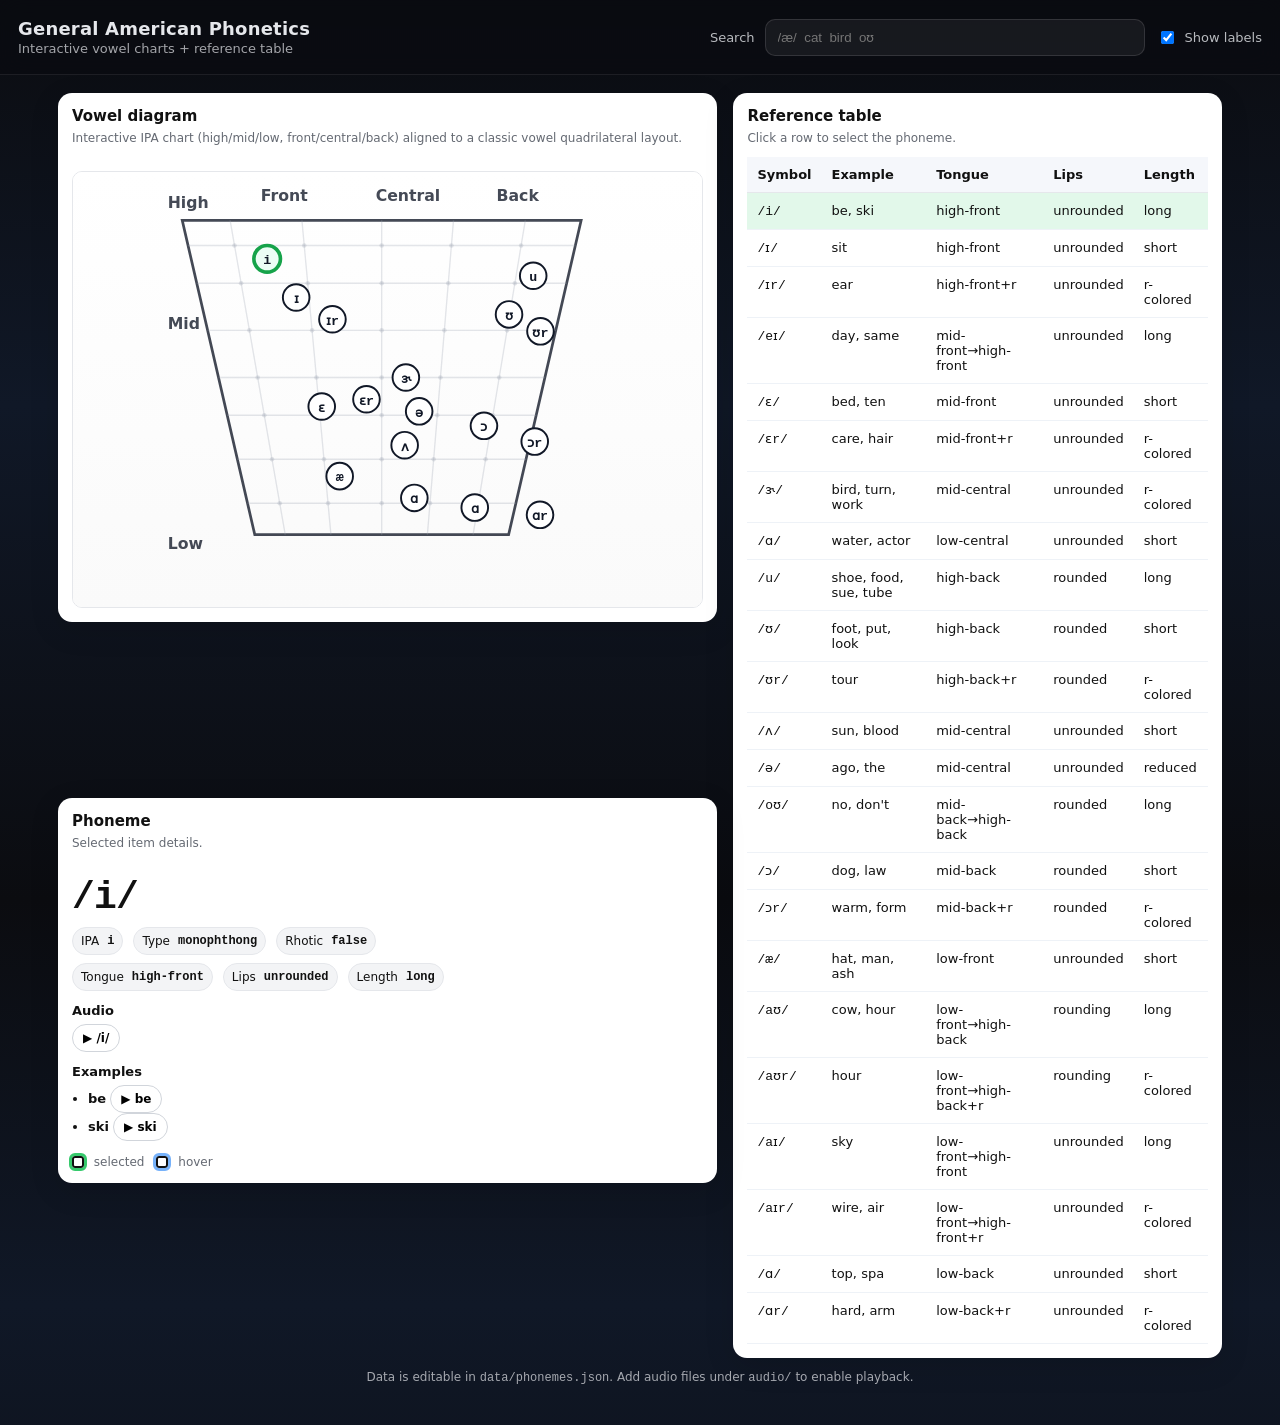
==== site/index.html @ 8618fbbd "Hide diphthongs from diagram and link table selection to monophthong anchors" ====
<!doctype html>
<html lang="en">
<head>
  <meta charset="utf-8" />
  <meta name="viewport" content="width=device-width, initial-scale=1" />
  <title>General American Phonetics — Interactive Charts</title>
  <link rel="stylesheet" href="./styles.css" />
</head>
<body>
  <header class="topbar">
    <div class="brand">
      <div class="brand__title">General American Phonetics</div>
      <div class="brand__subtitle">Interactive vowel charts + reference table</div>
    </div>

    <div class="controls" aria-label="Controls">
      <label class="control">
        <span>Search</span>
        <input id="search" type="search" placeholder="/æ/  cat  bird  oʊ" autocomplete="off" />
      </label>
      <label class="control checkbox">
        <input id="toggleLabels" type="checkbox" checked />
        <span>Show labels</span>
      </label>
    </div>
  </header>

  <main class="layout">
    <!-- CHART 1: tile map (black background, like the screenshot) -->
    <section class="panel panel--chart" aria-labelledby="h-tiles">
      <div class="panel__head">
        <h2 id="h-tiles">Vowel diagram</h2>
        <div class="panel__hint">Interactive IPA chart (high/mid/low, front/central/back) aligned to a classic vowel quadrilateral layout.</div>
      </div>
      <div class="tileChart" id="tileChart" role="application" aria-label="Interactive vowel diagram"></div>
    </section>

    <!-- CHART 2: table (symbol/example/tongue/lips/length) -->
    <section class="panel panel--table" aria-labelledby="h-table">
      <div class="panel__head">
        <h2 id="h-table">Reference table</h2>
        <div class="panel__hint">Click a row to select the phoneme.</div>
      </div>
      <div class="tableWrap" role="region" aria-label="Phoneme reference table">
        <table class="refTable" id="refTable">
          <thead>
            <tr>
              <th>Symbol</th>
              <th>Example</th>
              <th>Tongue</th>
              <th>Lips</th>
              <th>Length</th>
            </tr>
          </thead>
          <tbody></tbody>
        </table>
      </div>
    </section>

    <!-- CHART 3 removed: quadrilateral is now merged into the main interactive chart above -->

    <!-- SIDE: details card -->
    <aside class="panel panel--details" aria-labelledby="h-details">
      <div class="panel__head">
        <h2 id="h-details">Phoneme</h2>
        <div class="panel__hint">Selected item details.</div>
      </div>

      <div class="card" id="details">
        <div class="card__empty">Select a vowel to see details.</div>
      </div>

      <div class="legend">
        <div class="legend__row"><span class="swatch swatch--sel"></span> selected</div>
        <div class="legend__row"><span class="swatch swatch--hover"></span> hover</div>
      </div>
    </aside>

    <footer class="footer">
      <div>Data is editable in <code>data/phonemes.json</code>. Add audio files under <code>audio/</code> to enable playback.</div>
    </footer>
  </main>

  <div class="tooltip" id="tooltip" role="tooltip" aria-hidden="true"></div>

  <script type="module" src="./app.js"></script>
</body>
</html>
---- site/styles.css ----
:root{
  --bg:#0b0c10;
  --panel:#ffffff;
  --panel2:#f5f7fb;
  --text:#111;
  --muted:#4b5563;
  --sel:#22c55e;
  --hover:#60a5fa;
  --tile:#fefefe;
  --tileTop:#eab308;
  --tileBorder:#111;
  --marker:#111827;
  --markerHover:#2563eb;
  --markerSel:#16a34a;
  --shadow:0 8px 30px rgba(0,0,0,.12);
  --radius:14px;
  --mono: ui-monospace, SFMono-Regular, Menlo, Monaco, Consolas, "Liberation Mono", "Courier New", monospace;
  --sans: ui-sans-serif, system-ui, -apple-system, Segoe UI, Roboto, Helvetica, Arial, "Apple Color Emoji", "Segoe UI Emoji";
}

*{box-sizing:border-box}
html,body{height:100%}
body{
  margin:0;
  font-family:var(--sans);
  background: linear-gradient(180deg, #0b0c10 0%, #101827 45%, #0b0c10 100%);
  color:#e5e7eb;
}

.topbar{
  position:sticky;
  top:0;
  z-index:20;
  display:flex;
  gap:16px;
  align-items:end;
  justify-content:space-between;
  padding:18px 18px;
  backdrop-filter: blur(12px);
  background: rgba(10, 12, 18, .66);
  border-bottom:1px solid rgba(255,255,255,.08);
}
.brand__title{font-weight:800; font-size:18px; letter-spacing:.2px}
.brand__subtitle{color:rgba(229,231,235,.7); font-size:13px; margin-top:2px}

.controls{display:flex; gap:12px; align-items:center; flex-wrap:wrap}
.control{display:flex; gap:10px; align-items:center; font-size:13px; color:rgba(229,231,235,.8)}
.control input[type="search"]{
  width:min(380px, 60vw);
  padding:10px 12px;
  border-radius:10px;
  border:1px solid rgba(255,255,255,.12);
  outline:none;
  background: rgba(255,255,255,.06);
  color:#fff;
}
.control input[type="search"]:focus{border-color: rgba(96,165,250,.7); box-shadow: 0 0 0 3px rgba(96,165,250,.25)}
.control.checkbox{gap:8px}

.layout{
  width:min(1200px, 100%);
  margin:0 auto;
  padding:18px;
  display:grid;
  grid-template-columns: 1.35fr 1fr;
  grid-template-areas:
    "chart table"
    "details table"
    "footer footer";
  column-gap:16px;
  row-gap:0;
  align-items:start;
}

.panel--chart{
  grid-area:chart;
  border-bottom-left-radius:0;
  border-bottom-right-radius:0;
}
.panel--table{grid-area:table; align-self:stretch}
.panel--details{
  grid-area:details;
  border-top-left-radius:0;
  border-top-right-radius:0;
}

.panel{
  background: var(--panel);
  color: var(--text);
  border-radius: var(--radius);
  box-shadow: var(--shadow);
  overflow:hidden;
}
.panel--dark{
  background: #000;
  color:#fff;
}
.panel--details{
  position:relative;
}
.panel__head{
  padding:14px 14px 0 14px;
}
.panel__head h2{margin:0; font-size:15px; color:inherit}
.panel__hint{margin:6px 0 12px 0; font-size:12px; color: rgba(17,24,39,.65)}
.panel--dark .panel__hint{color: rgba(229,231,235,.7)}

/* Tile chart */
.tileChart{
  position:relative;
  padding:14px;
}

/* A fixed "vowel mouth diagram" stage (we scale it responsively) */
.tileStage{
  position:relative;
  width:100%;
  aspect-ratio: 520 / 360;
  background:#fff;
  border:1px solid #e5e7eb;
  border-radius: 10px;
  overflow:hidden;
}
.tileStage::before{
  content:"";
  position:absolute;
  inset:0;
  background: linear-gradient(180deg, #ffffff 0%, #fafafa 100%);
  pointer-events:none;
}

.tile{
  position:absolute;
  user-select:none;
  cursor:pointer;
  width:44px;
  border-radius: 0;
  border:2px solid rgba(0,0,0,.8);
  background: var(--tile);
  color:#000;
  box-shadow:none;
  overflow:hidden;
  display:flex;
  flex-direction:column;
}

/* Background quad inside the stage */
.stageSvg{
  position:absolute;
  inset:0;
  width:100%;
  height:100%;
}
.stageSvg .guide,
.stageSvg .slot-grid-line,
.stageSvg .slot-grid-dot{pointer-events:none}
.stageSvg .guide{opacity:.92}
.stageSvg .slot-grid-line{
  stroke:#9ca3af;
  stroke-opacity:.28;
  stroke-width:1.1;
}
.stageSvg .slot-grid-dot{
  fill:#9ca3af;
  fill-opacity:.28;
}
.tile__top{
  background: var(--tileTop);
  padding:4px 6px;
  font-family: var(--mono);
  font-weight:800;
  font-size:14px;
  line-height:1;
}
.tile__bot{
  padding:6px 6px;
  font-size:12px;
  line-height:1.05;
  display:flex;
  flex-direction:column;
  gap:3px;
}
.tile--wide{width: 92px}
.tile--wide2{width: 140px}

.tile.is-hover{outline:3px solid rgba(96,165,250,.85); outline-offset:2px; z-index:2}
.tile.is-selected{outline:3px solid rgba(34,197,94,.9); outline-offset:2px; z-index:3}

.tile__play{
  position:absolute;
  right:4px;
  top:4px;
  width:22px;
  height:22px;
  border-radius:999px;
  border:1px solid rgba(0,0,0,.35);
  background: rgba(255,255,255,.92);
  font: 900 11px var(--sans);
  line-height: 20px;
  text-align:center;
  cursor:pointer;
}
.tile__play:hover{background:#fff}

/* Table */
.tableWrap{padding:0 14px 14px 14px; overflow:auto}
.refTable{width:100%; border-collapse:collapse; font-size:13px}
.refTable thead th{
  position:sticky;
  top:0;
  background: var(--panel2);
  border-bottom:1px solid #e5e7eb;
  padding:10px 10px;
  text-align:left;
}
.refTable tbody td{border-bottom:1px solid #eef2f7; padding:10px 10px; vertical-align:top}
.refTable tbody tr{cursor:pointer}
.refTable tbody tr:hover{background:#f8fafc}
.refTable tbody tr.is-selected{background: rgba(34,197,94,.13)}
.refTable code{font-family:var(--mono)}

/* Quad (merged into tile stage as an SVG background) */
.quad__svg{width:100%; height:auto; display:block}
.quad__label{
  font: 700 13px var(--sans);
  fill:#111827;
  opacity:.78;
  pointer-events:none;
}

.vowel-node{cursor:pointer; outline:none}
.vowel-node__dot{
  fill:#ffffff;
  stroke:var(--marker);
  stroke-width:1.6;
}
.vowel-node__ipa{
  font-family: var(--mono);
  font-weight:800;
  font-size:11px;
  text-anchor:middle;
  dominant-baseline:middle;
  fill:var(--marker);
  pointer-events:none;
}
.vowel-node__word{
  font-family: var(--sans);
  font-weight:600;
  font-size:10px;
  text-anchor:middle;
  fill:#4b5563;
  pointer-events:none;
}
.vowel-node.is-hover .vowel-node__dot{
  stroke:var(--markerHover);
  stroke-width:3;
}
.vowel-node.is-selected .vowel-node__dot{
  stroke:var(--markerSel);
  stroke-width:3;
  fill:#ecfdf5;
}

/* Details */
.card{padding:14px}
.card__empty{color:rgba(17,24,39,.6); font-size:13px}
.card__sym{font-size:38px; font-family:var(--mono); font-weight:900; letter-spacing:-.02em}
.card__row{margin-top:8px; display:flex; gap:10px; align-items:baseline; flex-wrap:wrap}
.badge{display:inline-flex; gap:8px; align-items:center; background:#f3f4f6; border:1px solid #e5e7eb; padding:6px 8px; border-radius:999px; font-size:12px; color:#111}
.badge code{font-family:var(--mono); font-weight:800}
.card__section{margin-top:12px}
.card__section h3{margin:0 0 6px 0; font-size:13px; color:#111}
.card__list{margin:0; padding-left:16px; color:#111; font-size:13px}
.playRow{display:flex; gap:10px; flex-wrap:wrap}
.play{
  font: 700 12px var(--sans);
  padding:6px 10px;
  border-radius:999px;
  border:1px solid #d1d5db;
  background:#fff;
  cursor:pointer;
}
.play:hover{background:#f3f4f6}
.play.is-disabled{opacity:.5; cursor:not-allowed}
.exWord{font-weight:700}

.legend{padding:0 14px 14px 14px; display:flex; gap:12px; flex-wrap:wrap; color: rgba(17,24,39,.65); font-size:12px}
.panel--sticky .legend{color: rgba(17,24,39,.65)}
.swatch{display:inline-block; width:12px; height:12px; border-radius:3px; border:2px solid #111; margin-right:6px; vertical-align:-2px}
.swatch--sel{outline:3px solid rgba(34,197,94,.9)}
.swatch--hover{outline:3px solid rgba(96,165,250,.85)}

.footer{
  grid-area: footer;
  padding:12px 8px 22px 8px;
  color: rgba(229,231,235,.7);
  font-size:12px;
  text-align:center;
}
.footer code{font-family:var(--mono)}

/* Tooltip */
.tooltip{
  position: fixed;
  z-index: 9999;
  pointer-events: none;
  padding: 8px 10px;
  border-radius: 10px;
  background: rgba(17,24,39,.96);
  color:#fff;
  border: 1px solid rgba(255,255,255,.16);
  box-shadow: 0 12px 30px rgba(0,0,0,.4);
  font-size: 12px;
  max-width: 260px;
  opacity: 0;
  transform: translateY(6px);
  transition: opacity .12s ease, transform .12s ease;
}
.tooltip[data-show="1"]{opacity: 1; transform: translateY(0)}
.tooltip__sym{font-family:var(--mono); font-weight:900; font-size:14px}
.tooltip__ex{opacity:.9; margin-top:4px}

@media (max-width: 980px){
  .layout{
    grid-template-columns:1fr;
    grid-template-areas:
      "chart"
      "details"
      "table"
      "footer";
    row-gap:16px;
  }
  .panel--chart,
  .panel--details{
    border-radius: var(--radius);
  }
  .panel--details{position:relative}
  .tileGrid{grid-template-columns: repeat(10, 44px)}
}
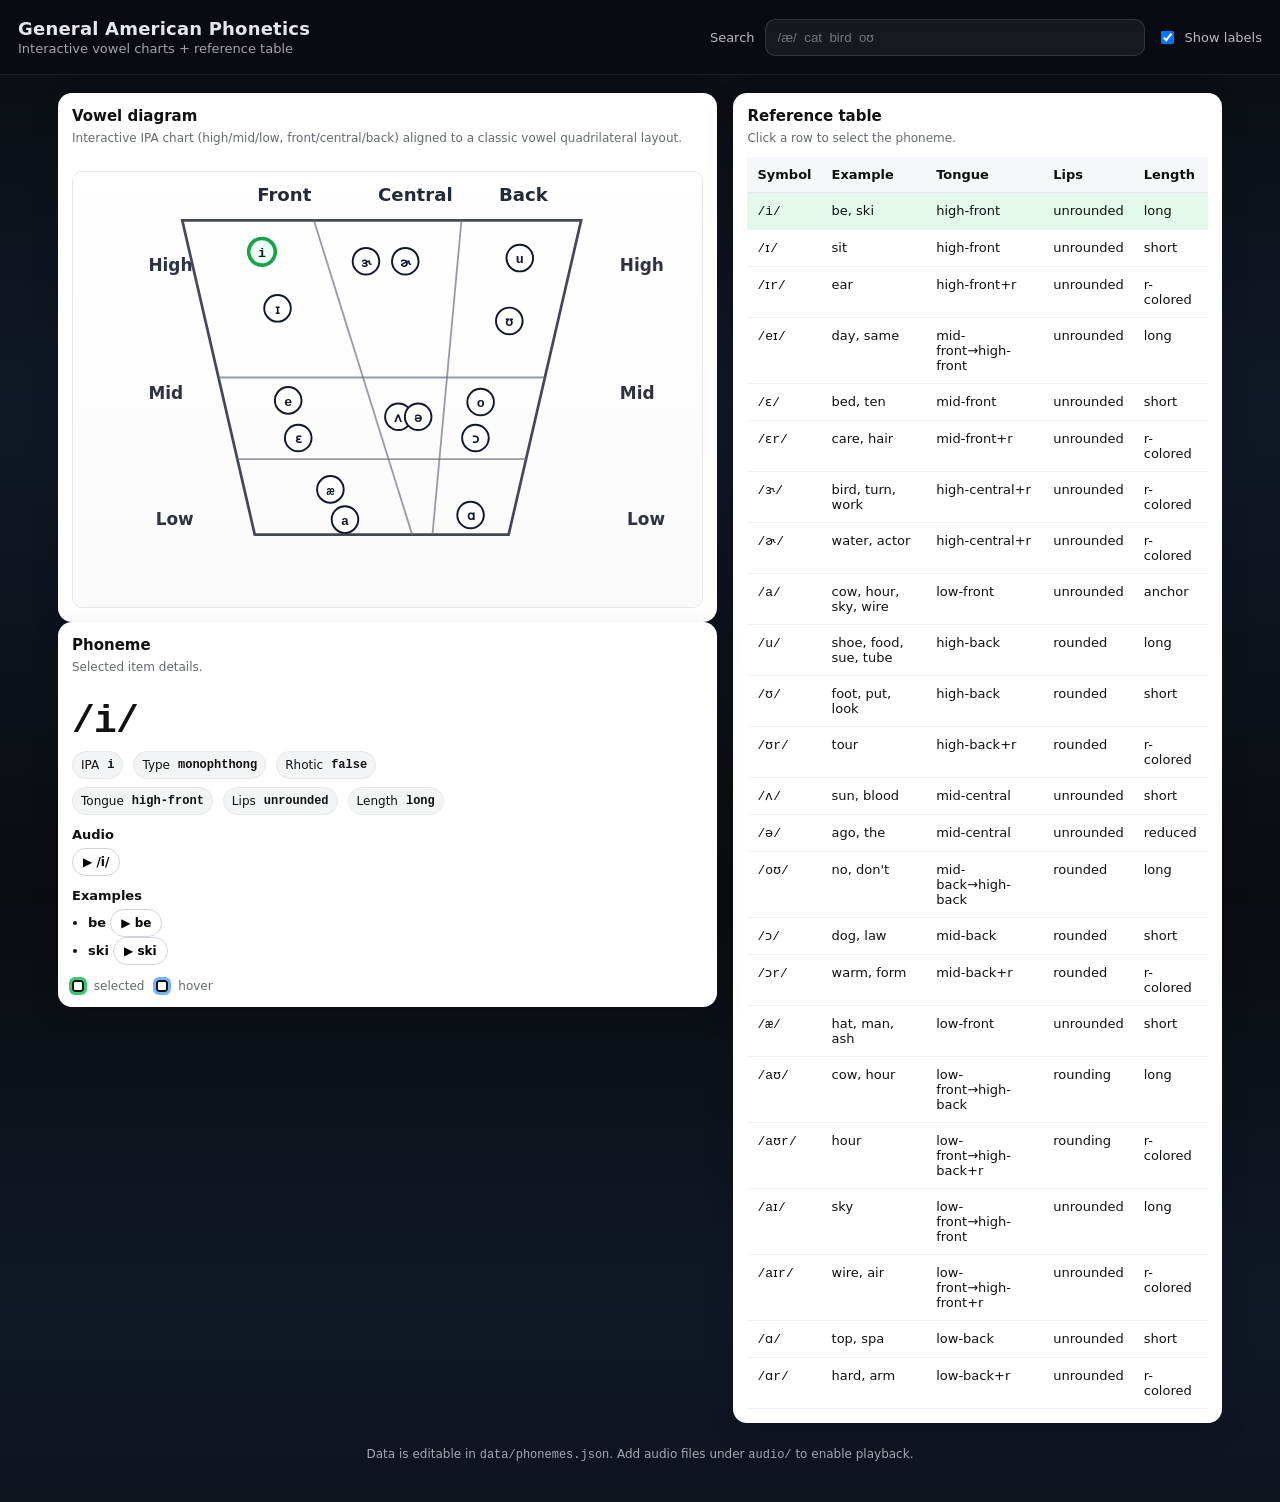
==== commit 3b093ee0: "Tighten chart with fixed sheet slots and zero-gap left column stack" ====
--- a/site/index.html
+++ b/site/index.html
@@ -26,14 +26,33 @@
   </header>
 
   <main class="layout">
-    <!-- CHART 1: tile map (black background, like the screenshot) -->
-    <section class="panel panel--chart" aria-labelledby="h-tiles">
-      <div class="panel__head">
-        <h2 id="h-tiles">Vowel diagram</h2>
-        <div class="panel__hint">Interactive IPA chart (high/mid/low, front/central/back) aligned to a classic vowel quadrilateral layout.</div>
-      </div>
-      <div class="tileChart" id="tileChart" role="application" aria-label="Interactive vowel diagram"></div>
-    </section>
+    <div class="leftCol" aria-label="Diagram and details">
+      <!-- CHART 1: tile map (black background, like the screenshot) -->
+      <section class="panel panel--chart" aria-labelledby="h-tiles">
+        <div class="panel__head">
+          <h2 id="h-tiles">Vowel diagram</h2>
+          <div class="panel__hint">Interactive IPA chart (high/mid/low, front/central/back) aligned to a classic vowel quadrilateral layout.</div>
+        </div>
+        <div class="tileChart" id="tileChart" role="application" aria-label="Interactive vowel diagram"></div>
+      </section>
+
+      <!-- SIDE: details card -->
+      <aside class="panel panel--details" aria-labelledby="h-details">
+        <div class="panel__head">
+          <h2 id="h-details">Phoneme</h2>
+          <div class="panel__hint">Selected item details.</div>
+        </div>
+
+        <div class="card" id="details">
+          <div class="card__empty">Select a vowel to see details.</div>
+        </div>
+
+        <div class="legend">
+          <div class="legend__row"><span class="swatch swatch--sel"></span> selected</div>
+          <div class="legend__row"><span class="swatch swatch--hover"></span> hover</div>
+        </div>
+      </aside>
+    </div>
 
     <!-- CHART 2: table (symbol/example/tongue/lips/length) -->
     <section class="panel panel--table" aria-labelledby="h-table">
@@ -57,25 +76,6 @@
       </div>
     </section>
 
-    <!-- CHART 3 removed: quadrilateral is now merged into the main interactive chart above -->
-
-    <!-- SIDE: details card -->
-    <aside class="panel panel--details" aria-labelledby="h-details">
-      <div class="panel__head">
-        <h2 id="h-details">Phoneme</h2>
-        <div class="panel__hint">Selected item details.</div>
-      </div>
-
-      <div class="card" id="details">
-        <div class="card__empty">Select a vowel to see details.</div>
-      </div>
-
-      <div class="legend">
-        <div class="legend__row"><span class="swatch swatch--sel"></span> selected</div>
-        <div class="legend__row"><span class="swatch swatch--hover"></span> hover</div>
-      </div>
-    </aside>
-
     <footer class="footer">
       <div>Data is editable in <code>data/phonemes.json</code>. Add audio files under <code>audio/</code> to enable playback.</div>
     </footer>
--- a/site/styles.css
+++ b/site/styles.css
@@ -64,22 +64,26 @@
   display:grid;
   grid-template-columns: 1.35fr 1fr;
   grid-template-areas:
-    "chart table"
-    "details table"
+    "left table"
     "footer footer";
   column-gap:16px;
-  row-gap:0;
+  row-gap:12px;
   align-items:start;
 }
 
+.leftCol{
+  grid-area:left;
+  display:flex;
+  flex-direction:column;
+  gap:0;
+}
+
 .panel--chart{
-  grid-area:chart;
   border-bottom-left-radius:0;
   border-bottom-right-radius:0;
 }
-.panel--table{grid-area:table; align-self:stretch}
+.panel--table{grid-area:table; align-self:start}
 .panel--details{
-  grid-area:details;
   border-top-left-radius:0;
   border-top-right-radius:0;
 }
@@ -152,17 +156,12 @@
   height:100%;
 }
 .stageSvg .guide,
-.stageSvg .slot-grid-line,
-.stageSvg .slot-grid-dot{pointer-events:none}
+.stageSvg .slot-grid-line{pointer-events:none}
 .stageSvg .guide{opacity:.92}
 .stageSvg .slot-grid-line{
-  stroke:#9ca3af;
-  stroke-opacity:.28;
-  stroke-width:1.1;
-}
-.stageSvg .slot-grid-dot{
-  fill:#9ca3af;
-  fill-opacity:.28;
+  stroke:#6b7280;
+  stroke-opacity:.7;
+  stroke-width:1.5;
 }
 .tile__top{
   background: var(--tileTop);
@@ -222,10 +221,16 @@
 /* Quad (merged into tile stage as an SVG background) */
 .quad__svg{width:100%; height:auto; display:block}
 .quad__label{
-  font: 700 13px var(--sans);
   fill:#111827;
-  opacity:.78;
   pointer-events:none;
+}
+.quad__label--zone{
+  font: 700 15px var(--sans);
+  opacity:.92;
+}
+.quad__label--axis{
+  font: 700 14px var(--sans);
+  opacity:.88;
 }
 
 .vowel-node{cursor:pointer; outline:none}
@@ -324,12 +329,12 @@
   .layout{
     grid-template-columns:1fr;
     grid-template-areas:
-      "chart"
-      "details"
+      "left"
       "table"
       "footer";
     row-gap:16px;
   }
+  .leftCol{gap:16px}
   .panel--chart,
   .panel--details{
     border-radius: var(--radius);
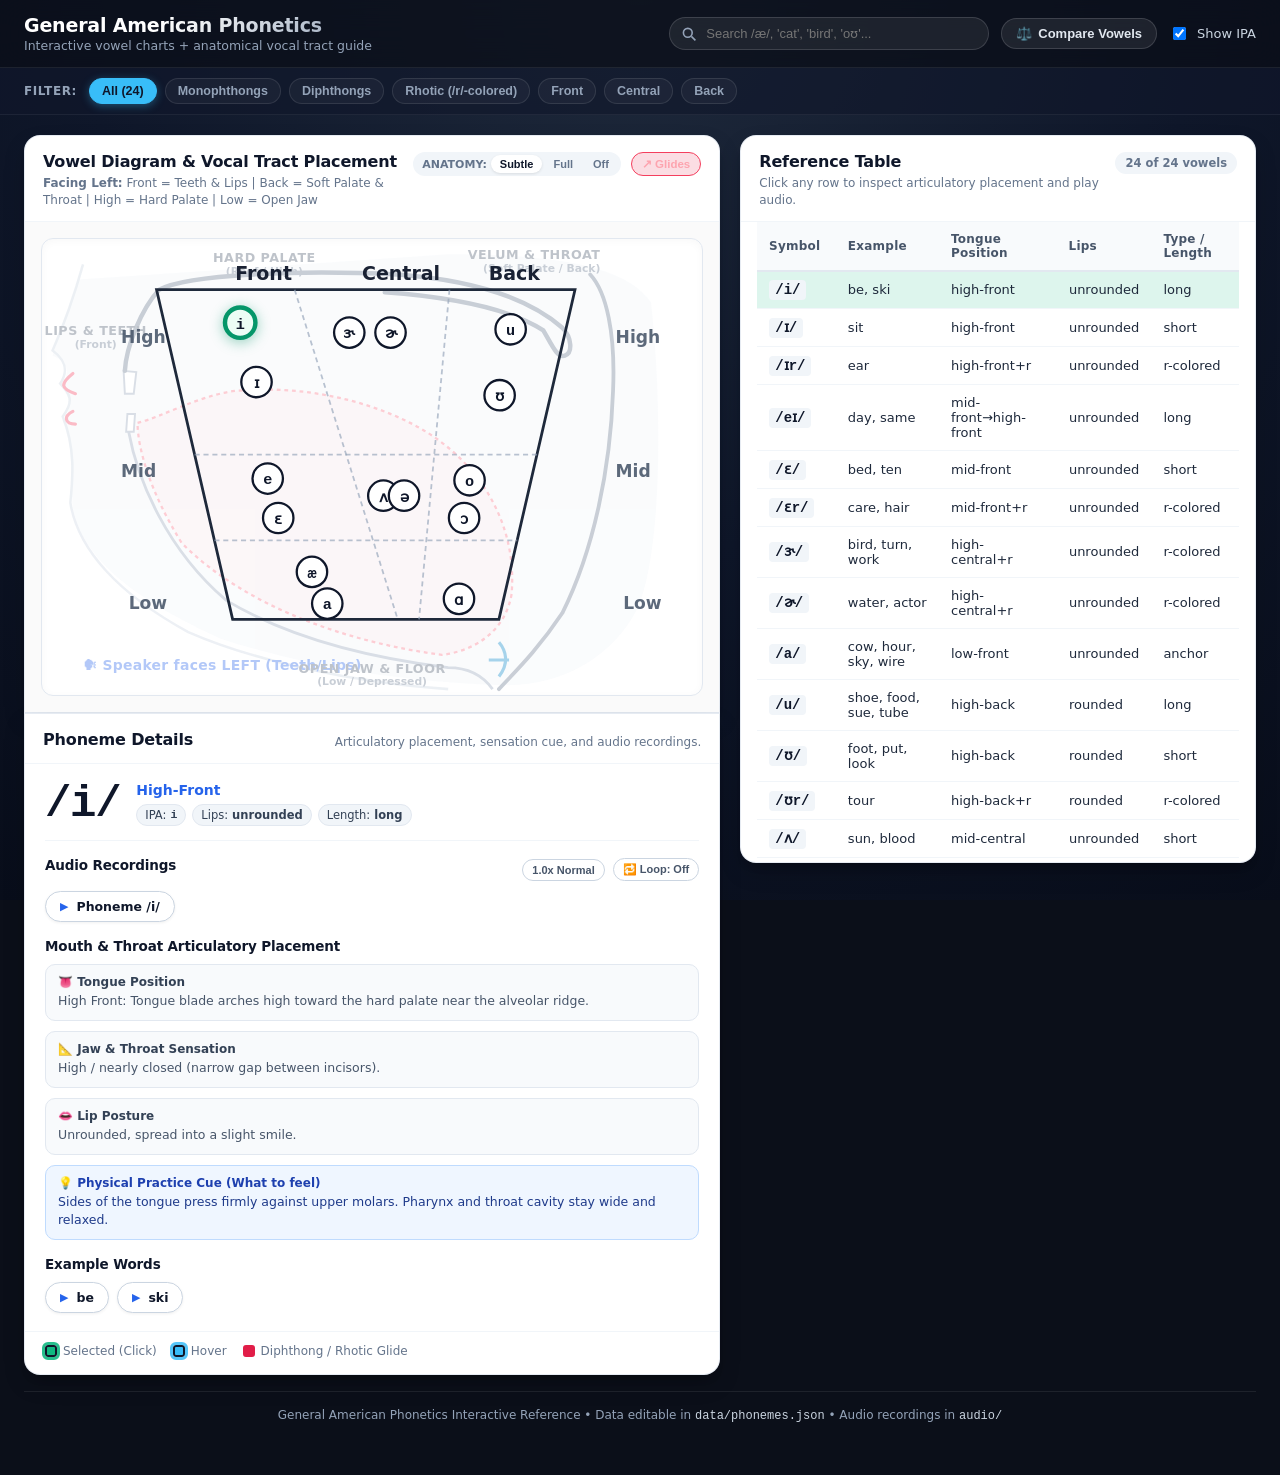
==== commit 3e22f056: "feat: initialize interactive General American Phonetics web application with phoneme data, visualiza" ====
--- a/site/index.html
+++ b/site/index.html
@@ -3,44 +3,118 @@
 <head>
   <meta charset="utf-8" />
   <meta name="viewport" content="width=device-width, initial-scale=1" />
-  <title>General American Phonetics — Interactive Charts</title>
+  <title>General American Phonetics — Interactive Charts & Vocal Tract Guide</title>
+  <meta name="description" content="Interactive General American Phonetics charts with anatomical vocal tract cross-section, vowel quadrilateral, articulatory sensation guide, diphthong glide vectors, and audio playback." />
   <link rel="stylesheet" href="./styles.css" />
 </head>
 <body>
   <header class="topbar">
     <div class="brand">
       <div class="brand__title">General American Phonetics</div>
-      <div class="brand__subtitle">Interactive vowel charts + reference table</div>
+      <div class="brand__subtitle">Interactive vowel charts + anatomical vocal tract guide</div>
     </div>
 
     <div class="controls" aria-label="Controls">
-      <label class="control">
-        <span>Search</span>
-        <input id="search" type="search" placeholder="/æ/  cat  bird  oʊ" autocomplete="off" />
+      <label class="control searchBox">
+        <span class="srOnly">Search phonemes</span>
+        <svg class="searchIcon" viewBox="0 0 20 20" fill="none" stroke="currentColor" stroke-width="2" aria-hidden="true">
+          <circle cx="8.5" cy="8.5" r="5.5"></circle>
+          <line x1="13" y1="13" x2="18" y2="18"></line>
+        </svg>
+        <input id="search" type="search" placeholder="Search /æ/, 'cat', 'bird', 'oʊ'..." autocomplete="off" />
       </label>
+
+      <button id="toggleCompareBtn" class="btn btn--toggle" type="button" aria-pressed="false">
+        <span class="btn__icon">⚖️</span>
+        <span>Compare Vowels</span>
+      </button>
+
       <label class="control checkbox">
         <input id="toggleLabels" type="checkbox" checked />
-        <span>Show labels</span>
+        <span>Show IPA</span>
       </label>
     </div>
   </header>
 
+  <!-- Filter chips bar -->
+  <nav class="filterBar" aria-label="Category filters">
+    <div class="filterBar__label">Filter:</div>
+    <div class="filterChips" role="group" aria-label="Phoneme classification">
+      <button class="chip is-active" data-filter="all" type="button">All (24)</button>
+      <button class="chip" data-filter="monophthong" type="button">Monophthongs</button>
+      <button class="chip" data-filter="diphthong" type="button">Diphthongs</button>
+      <button class="chip" data-filter="rhotic" type="button">Rhotic (/r/-colored)</button>
+      <button class="chip" data-filter="front" type="button">Front</button>
+      <button class="chip" data-filter="central" type="button">Central</button>
+      <button class="chip" data-filter="back" type="button">Back</button>
+    </div>
+  </nav>
+
+  <!-- Compare mode banner / toolbar (visible when compare mode is active) -->
+  <section id="compareSection" class="compareBar is-hidden" aria-label="Vowel comparison mode">
+    <div class="compareBar__inner">
+      <div class="comparePickers">
+        <div class="comparePicker comparePicker--a">
+          <label for="compareSelectA">Vowel A (Primary):</label>
+          <select id="compareSelectA"></select>
+        </div>
+        <button id="compareSwapBtn" class="btn btn--icon" type="button" title="Swap vowels" aria-label="Swap vowels">⇄</button>
+        <div class="comparePicker comparePicker--b">
+          <label for="compareSelectB">Vowel B (Contrast):</label>
+          <select id="compareSelectB"></select>
+        </div>
+        <button id="playBothBtn" class="btn btn--accent" type="button">
+          <span>▶ Play A then B</span>
+        </button>
+      </div>
+
+      <div class="comparePresets">
+        <span class="comparePresets__label">Minimal Pairs:</span>
+        <button class="btnPreset" type="button" data-pair="i,ɪ">/i/ vs /ɪ/ (sheep/ship)</button>
+        <button class="btnPreset" type="button" data-pair="ɛ,æ">/ɛ/ vs /æ/ (bed/bad)</button>
+        <button class="btnPreset" type="button" data-pair="ʊ,u">/ʊ/ vs /u/ (look/Luke)</button>
+        <button class="btnPreset" type="button" data-pair="ʌ,ɑ2">/ʌ/ vs /ɑ/ (cut/cot)</button>
+        <button class="btnPreset" type="button" data-pair="eɪ,ɛ">/eɪ/ vs /ɛ/ (pain/pen)</button>
+      </div>
+    </div>
+  </section>
+
   <main class="layout">
     <div class="leftCol" aria-label="Diagram and details">
-      <!-- CHART 1: tile map (black background, like the screenshot) -->
+      <!-- CHART 1: Vowel diagram with vocal tract underlay -->
       <section class="panel panel--chart" aria-labelledby="h-tiles">
         <div class="panel__head">
-          <h2 id="h-tiles">Vowel diagram</h2>
-          <div class="panel__hint">Interactive IPA chart (high/mid/low, front/central/back) aligned to a classic vowel quadrilateral layout.</div>
+          <div class="panel__headText">
+            <h2 id="h-tiles">Vowel Diagram & Vocal Tract Placement</h2>
+            <div class="panel__hint">
+              <strong>Facing Left:</strong> Front = Teeth & Lips | Back = Soft Palate & Throat | High = Hard Palate | Low = Open Jaw
+            </div>
+          </div>
+
+          <div class="panel__actions">
+            <!-- Anatomy opacity segmented selector -->
+            <div class="segmented" role="group" aria-label="Vocal tract anatomy transparency">
+              <span class="segmented__title">Anatomy:</span>
+              <button class="segBtn is-active" data-anatomy="subtle" type="button">Subtle</button>
+              <button class="segBtn" data-anatomy="full" type="button">Full</button>
+              <button class="segBtn" data-anatomy="off" type="button">Off</button>
+            </div>
+
+            <!-- Glides toggle button -->
+            <button id="toggleGlidesBtn" class="btn btn--small is-active" type="button" aria-pressed="true" title="Show tongue glide trajectory vectors for diphthongs and rhotic vowels">
+              ↗ Glides
+            </button>
+          </div>
         </div>
-        <div class="tileChart" id="tileChart" role="application" aria-label="Interactive vowel diagram"></div>
+
+        <div class="tileChart" id="tileChart" role="application" aria-label="Interactive vowel quadrilateral with anatomical vocal tract cross-section"></div>
       </section>
 
-      <!-- SIDE: details card -->
+      <!-- SIDE: details card / comparison card -->
       <aside class="panel panel--details" aria-labelledby="h-details">
         <div class="panel__head">
-          <h2 id="h-details">Phoneme</h2>
-          <div class="panel__hint">Selected item details.</div>
+          <h2 id="h-details">Phoneme Details</h2>
+          <div class="panel__hint">Articulatory placement, sensation cue, and audio recordings.</div>
         </div>
 
         <div class="card" id="details">
@@ -48,8 +122,10 @@
         </div>
 
         <div class="legend">
-          <div class="legend__row"><span class="swatch swatch--sel"></span> selected</div>
-          <div class="legend__row"><span class="swatch swatch--hover"></span> hover</div>
+          <div class="legend__row"><span class="swatch swatch--sel"></span> Selected (Click)</div>
+          <div class="legend__row"><span class="swatch swatch--hover"></span> Hover</div>
+          <div class="legend__row"><span class="swatch swatch--glide"></span> Diphthong / Rhotic Glide</div>
+          <div class="legend__row compareOnly is-hidden"><span class="swatch swatch--compB"></span> Vowel B (Contrast)</div>
         </div>
       </aside>
     </div>
@@ -57,18 +133,21 @@
     <!-- CHART 2: table (symbol/example/tongue/lips/length) -->
     <section class="panel panel--table" aria-labelledby="h-table">
       <div class="panel__head">
-        <h2 id="h-table">Reference table</h2>
-        <div class="panel__hint">Click a row to select the phoneme.</div>
+        <div class="panel__headText">
+          <h2 id="h-table">Reference Table</h2>
+          <div class="panel__hint">Click any row to inspect articulatory placement and play audio.</div>
+        </div>
+        <div class="tableCount" id="tableCount">24 vowels</div>
       </div>
       <div class="tableWrap" role="region" aria-label="Phoneme reference table">
         <table class="refTable" id="refTable">
           <thead>
             <tr>
-              <th>Symbol</th>
-              <th>Example</th>
-              <th>Tongue</th>
-              <th>Lips</th>
-              <th>Length</th>
+              <th scope="col">Symbol</th>
+              <th scope="col">Example</th>
+              <th scope="col">Tongue Position</th>
+              <th scope="col">Lips</th>
+              <th scope="col">Type / Length</th>
             </tr>
           </thead>
           <tbody></tbody>
@@ -77,7 +156,7 @@
     </section>
 
     <footer class="footer">
-      <div>Data is editable in <code>data/phonemes.json</code>. Add audio files under <code>audio/</code> to enable playback.</div>
+      <div>General American Phonetics Interactive Reference • Data editable in <code>data/phonemes.json</code> • Audio recordings in <code>audio/</code></div>
     </footer>
   </main>
 
--- a/site/styles.css
+++ b/site/styles.css
@@ -1,344 +1,1326 @@
-:root{
-  --bg:#0b0c10;
-  --panel:#ffffff;
-  --panel2:#f5f7fb;
-  --text:#111;
-  --muted:#4b5563;
-  --sel:#22c55e;
-  --hover:#60a5fa;
-  --tile:#fefefe;
-  --tileTop:#eab308;
-  --tileBorder:#111;
-  --marker:#111827;
-  --markerHover:#2563eb;
-  --markerSel:#16a34a;
-  --shadow:0 8px 30px rgba(0,0,0,.12);
-  --radius:14px;
+:root {
+  --bg: #0b0f19;
+  --bg-gradient: radial-gradient(circle at 50% 0%, #1e293b 0%, #0f172a 50%, #080d1a 100%);
+  --panel: #ffffff;
+  --panel2: #f8fafc;
+  --panel-border: rgba(226, 232, 240, 0.85);
+  --text: #0f172a;
+  --text-muted: #64748b;
+  --text-light: #94a3b8;
+  --accent: #2563eb;
+  --accent-light: #eff6ff;
+  --accent-hover: #1d4ed8;
+  --sel: #10b981;
+  --sel-light: #ecfdf5;
+  --hover: #38bdf8;
+  --comp-a: #10b981;
+  --comp-b: #8b5cf6;
+  --glide: #e11d48;
+  --glide-light: #ffe4e6;
+  --marker: #0f172a;
+  --markerHover: #0284c7;
+  --markerSel: #059669;
+  --shadow: 0 10px 25px -5px rgba(0, 0, 0, 0.25), 0 8px 10px -6px rgba(0, 0, 0, 0.2);
+  --radius: 16px;
+  --radius-sm: 8px;
+  --radius-pill: 9999px;
   --mono: ui-monospace, SFMono-Regular, Menlo, Monaco, Consolas, "Liberation Mono", "Courier New", monospace;
-  --sans: ui-sans-serif, system-ui, -apple-system, Segoe UI, Roboto, Helvetica, Arial, "Apple Color Emoji", "Segoe UI Emoji";
-}
-
-*{box-sizing:border-box}
-html,body{height:100%}
-body{
-  margin:0;
-  font-family:var(--sans);
-  background: linear-gradient(180deg, #0b0c10 0%, #101827 45%, #0b0c10 100%);
-  color:#e5e7eb;
-}
-
-.topbar{
-  position:sticky;
-  top:0;
-  z-index:20;
-  display:flex;
-  gap:16px;
-  align-items:end;
-  justify-content:space-between;
-  padding:18px 18px;
-  backdrop-filter: blur(12px);
-  background: rgba(10, 12, 18, .66);
-  border-bottom:1px solid rgba(255,255,255,.08);
-}
-.brand__title{font-weight:800; font-size:18px; letter-spacing:.2px}
-.brand__subtitle{color:rgba(229,231,235,.7); font-size:13px; margin-top:2px}
-
-.controls{display:flex; gap:12px; align-items:center; flex-wrap:wrap}
-.control{display:flex; gap:10px; align-items:center; font-size:13px; color:rgba(229,231,235,.8)}
-.control input[type="search"]{
-  width:min(380px, 60vw);
-  padding:10px 12px;
-  border-radius:10px;
-  border:1px solid rgba(255,255,255,.12);
-  outline:none;
-  background: rgba(255,255,255,.06);
-  color:#fff;
-}
-.control input[type="search"]:focus{border-color: rgba(96,165,250,.7); box-shadow: 0 0 0 3px rgba(96,165,250,.25)}
-.control.checkbox{gap:8px}
-
-.layout{
-  width:min(1200px, 100%);
-  margin:0 auto;
-  padding:18px;
-  display:grid;
+  --sans: ui-sans-serif, system-ui, -apple-system, BlinkMacSystemFont, "Segoe UI", Roboto, Helvetica, Arial, sans-serif;
+}
+
+* {
+  box-sizing: border-box;
+}
+
+html, body {
+  height: 100%;
+}
+
+body {
+  margin: 0;
+  font-family: var(--sans);
+  background: var(--bg);
+  background-image: var(--bg-gradient);
+  background-attachment: fixed;
+  color: #e2e8f0;
+  -webkit-font-smoothing: antialiased;
+}
+
+.srOnly {
+  position: absolute;
+  width: 1px;
+  height: 1px;
+  padding: 0;
+  margin: -1px;
+  overflow: hidden;
+  clip: rect(0, 0, 0, 0);
+  border: 0;
+}
+
+/* ==========================================================================
+   TOPBAR & NAVIGATION
+   ========================================================================== */
+.topbar {
+  position: sticky;
+  top: 0;
+  z-index: 40;
+  display: flex;
+  gap: 16px;
+  align-items: center;
+  justify-content: space-between;
+  padding: 14px 24px;
+  backdrop-filter: blur(16px);
+  -webkit-backdrop-filter: blur(16px);
+  background: rgba(11, 15, 25, 0.78);
+  border-bottom: 1px solid rgba(255, 255, 255, 0.08);
+}
+
+.brand__title {
+  font-weight: 800;
+  font-size: 19px;
+  letter-spacing: -0.01em;
+  background: linear-gradient(135deg, #ffffff 40%, #94a3b8 100%);
+  -webkit-background-clip: text;
+  -webkit-text-fill-color: transparent;
+}
+
+.brand__subtitle {
+  color: #94a3b8;
+  font-size: 12.5px;
+  margin-top: 2px;
+}
+
+.controls {
+  display: flex;
+  gap: 12px;
+  align-items: center;
+  flex-wrap: wrap;
+}
+
+.searchBox {
+  position: relative;
+  display: flex;
+  align-items: center;
+}
+
+.searchIcon {
+  position: absolute;
+  left: 12px;
+  width: 16px;
+  height: 16px;
+  color: #94a3b8;
+  pointer-events: none;
+}
+
+.control input[type="search"] {
+  width: min(320px, 45vw);
+  padding: 8px 12px 8px 36px;
+  border-radius: var(--radius-pill);
+  border: 1px solid rgba(255, 255, 255, 0.14);
+  outline: none;
+  background: rgba(255, 255, 255, 0.07);
+  color: #fff;
+  font-size: 13px;
+  transition: all 0.15s ease;
+}
+
+.control input[type="search"]:focus {
+  border-color: #38bdf8;
+  background: rgba(255, 255, 255, 0.12);
+  box-shadow: 0 0 0 3px rgba(56, 189, 248, 0.25);
+}
+
+.control.checkbox {
+  gap: 8px;
+  font-size: 13px;
+  color: #cbd5e1;
+  cursor: pointer;
+  user-select: none;
+  display: inline-flex;
+  align-items: center;
+}
+
+/* Common Buttons */
+.btn {
+  display: inline-flex;
+  align-items: center;
+  gap: 6px;
+  padding: 7px 14px;
+  border-radius: var(--radius-pill);
+  border: 1px solid rgba(255, 255, 255, 0.14);
+  background: rgba(255, 255, 255, 0.08);
+  color: #e2e8f0;
+  font-size: 13px;
+  font-weight: 600;
+  cursor: pointer;
+  transition: all 0.15s ease;
+  user-select: none;
+}
+
+.btn:hover {
+  background: rgba(255, 255, 255, 0.15);
+  border-color: rgba(255, 255, 255, 0.25);
+}
+
+.btn--toggle.is-active {
+  background: rgba(139, 92, 246, 0.25);
+  border-color: #8b5cf6;
+  color: #c4b5fd;
+  box-shadow: 0 0 12px rgba(139, 92, 246, 0.35);
+}
+
+.btn--small {
+  padding: 4px 10px;
+  font-size: 11.5px;
+}
+
+.btn--small.is-active {
+  background: rgba(225, 29, 72, 0.15);
+  border-color: #f43f5e;
+  color: #fda4af;
+}
+
+.btn--accent {
+  background: #2563eb;
+  color: #fff;
+  border-color: #3b82f6;
+}
+
+.btn--accent:hover {
+  background: #1d4ed8;
+}
+
+.btn--icon {
+  width: 32px;
+  height: 32px;
+  padding: 0;
+  justify-content: center;
+  border-radius: 50%;
+  font-size: 16px;
+}
+
+/* ==========================================================================
+   FILTER CHIPS BAR
+   ========================================================================== */
+.filterBar {
+  display: flex;
+  align-items: center;
+  gap: 12px;
+  padding: 10px 24px;
+  background: rgba(15, 23, 42, 0.6);
+  border-bottom: 1px solid rgba(255, 255, 255, 0.06);
+  overflow-x: auto;
+}
+
+.filterBar__label {
+  font-size: 12px;
+  font-weight: 700;
+  color: #94a3b8;
+  text-transform: uppercase;
+  letter-spacing: 0.05em;
+  white-space: nowrap;
+}
+
+.filterChips {
+  display: flex;
+  gap: 8px;
+  flex-wrap: nowrap;
+}
+
+.chip {
+  padding: 5px 12px;
+  border-radius: var(--radius-pill);
+  border: 1px solid rgba(255, 255, 255, 0.1);
+  background: rgba(255, 255, 255, 0.04);
+  color: #94a3b8;
+  font-size: 12.5px;
+  font-weight: 600;
+  cursor: pointer;
+  white-space: nowrap;
+  transition: all 0.15s ease;
+}
+
+.chip:hover {
+  color: #fff;
+  background: rgba(255, 255, 255, 0.1);
+}
+
+.chip.is-active {
+  color: #0f172a;
+  background: #38bdf8;
+  border-color: #38bdf8;
+  font-weight: 700;
+  box-shadow: 0 2px 8px rgba(56, 189, 248, 0.35);
+}
+
+/* ==========================================================================
+   COMPARE MODE BAR
+   ========================================================================== */
+.compareBar {
+  background: linear-gradient(90deg, rgba(16, 185, 129, 0.12) 0%, rgba(139, 92, 246, 0.15) 100%);
+  border-bottom: 1px solid rgba(139, 92, 246, 0.3);
+  padding: 12px 24px;
+  transition: all 0.25s ease;
+}
+
+.compareBar.is-hidden {
+  display: none;
+}
+
+.compareBar__inner {
+  display: flex;
+  flex-wrap: wrap;
+  align-items: center;
+  justify-content: space-between;
+  gap: 16px;
+  max-width: 1200px;
+  margin: 0 auto;
+}
+
+.comparePickers {
+  display: flex;
+  align-items: center;
+  gap: 12px;
+  flex-wrap: wrap;
+}
+
+.comparePicker {
+  display: flex;
+  align-items: center;
+  gap: 8px;
+  font-size: 13px;
+  font-weight: 600;
+}
+
+.comparePicker--a label {
+  color: #34d399;
+}
+
+.comparePicker--b label {
+  color: #c084fc;
+}
+
+.comparePicker select {
+  padding: 6px 10px;
+  border-radius: var(--radius-sm);
+  background: #1e293b;
+  color: #fff;
+  border: 1px solid rgba(255, 255, 255, 0.2);
+  font-size: 13px;
+  font-family: var(--sans);
+  outline: none;
+}
+
+.comparePicker select:focus {
+  border-color: #38bdf8;
+}
+
+.comparePresets {
+  display: flex;
+  align-items: center;
+  gap: 6px;
+  flex-wrap: wrap;
+}
+
+.comparePresets__label {
+  font-size: 12px;
+  color: #94a3b8;
+  margin-right: 4px;
+  font-weight: 600;
+}
+
+.btnPreset {
+  padding: 4px 8px;
+  font-size: 11.5px;
+  font-weight: 600;
+  border-radius: 6px;
+  border: 1px solid rgba(255, 255, 255, 0.14);
+  background: rgba(0, 0, 0, 0.3);
+  color: #e2e8f0;
+  cursor: pointer;
+  transition: all 0.15s ease;
+}
+
+.btnPreset:hover {
+  background: rgba(255, 255, 255, 0.15);
+  border-color: rgba(255, 255, 255, 0.3);
+}
+
+/* ==========================================================================
+   LAYOUT
+   ========================================================================== */
+.layout {
+  width: min(1280px, 100%);
+  margin: 0 auto;
+  padding: 20px 24px;
+  display: grid;
   grid-template-columns: 1.35fr 1fr;
   grid-template-areas:
     "left table"
     "footer footer";
-  column-gap:16px;
-  row-gap:12px;
-  align-items:start;
-}
-
-.leftCol{
-  grid-area:left;
-  display:flex;
-  flex-direction:column;
-  gap:0;
-}
-
-.panel--chart{
-  border-bottom-left-radius:0;
-  border-bottom-right-radius:0;
-}
-.panel--table{grid-area:table; align-self:start}
-.panel--details{
-  border-top-left-radius:0;
-  border-top-right-radius:0;
-}
-
-.panel{
+  column-gap: 20px;
+  row-gap: 16px;
+  align-items: start;
+}
+
+.leftCol {
+  grid-area: left;
+  display: flex;
+  flex-direction: column;
+  gap: 0;
+}
+
+.panel {
   background: var(--panel);
   color: var(--text);
   border-radius: var(--radius);
   box-shadow: var(--shadow);
-  overflow:hidden;
-}
-.panel--dark{
-  background: #000;
-  color:#fff;
-}
-.panel--details{
-  position:relative;
-}
-.panel__head{
-  padding:14px 14px 0 14px;
-}
-.panel__head h2{margin:0; font-size:15px; color:inherit}
-.panel__hint{margin:6px 0 12px 0; font-size:12px; color: rgba(17,24,39,.65)}
-.panel--dark .panel__hint{color: rgba(229,231,235,.7)}
-
-/* Tile chart */
-.tileChart{
-  position:relative;
-  padding:14px;
-}
-
-/* A fixed "vowel mouth diagram" stage (we scale it responsively) */
-.tileStage{
-  position:relative;
-  width:100%;
+  border: 1px solid var(--panel-border);
+  overflow: hidden;
+}
+
+.panel--chart {
+  border-bottom-left-radius: 0;
+  border-bottom-right-radius: 0;
+  border-bottom: 1px solid #e2e8f0;
+}
+
+.panel--details {
+  border-top-left-radius: 0;
+  border-top-right-radius: 0;
+  background: #ffffff;
+}
+
+.panel--table {
+  grid-area: table;
+  align-self: start;
+}
+
+.panel__head {
+  padding: 16px 18px 12px 18px;
+  display: flex;
+  align-items: flex-start;
+  justify-content: space-between;
+  gap: 12px;
+  border-bottom: 1px solid #f1f5f9;
+}
+
+.panel__headText {
+  flex: 1;
+}
+
+.panel__head h2 {
+  margin: 0;
+  font-size: 16px;
+  font-weight: 800;
+  color: #0f172a;
+  letter-spacing: -0.01em;
+}
+
+.panel__hint {
+  margin: 4px 0 0 0;
+  font-size: 12px;
+  color: #64748b;
+  line-height: 1.4;
+}
+
+.panel__actions {
+  display: flex;
+  align-items: center;
+  gap: 10px;
+}
+
+/* Segmented selector */
+.segmented {
+  display: inline-flex;
+  align-items: center;
+  background: #f1f5f9;
+  padding: 3px;
+  border-radius: var(--radius-pill);
+  gap: 2px;
+}
+
+.segmented__title {
+  font-size: 11px;
+  font-weight: 700;
+  color: #64748b;
+  padding-left: 6px;
+  padding-right: 2px;
+  text-transform: uppercase;
+}
+
+.segBtn {
+  padding: 3px 9px;
+  font-size: 11px;
+  font-weight: 700;
+  border-radius: var(--radius-pill);
+  border: none;
+  background: transparent;
+  color: #64748b;
+  cursor: pointer;
+  transition: all 0.12s ease;
+}
+
+.segBtn:hover {
+  color: #0f172a;
+}
+
+.segBtn.is-active {
+  background: #ffffff;
+  color: #0f172a;
+  box-shadow: 0 1px 3px rgba(0, 0, 0, 0.1);
+}
+
+.tableCount {
+  font-size: 11.5px;
+  font-weight: 700;
+  color: #64748b;
+  background: #f1f5f9;
+  padding: 4px 10px;
+  border-radius: var(--radius-pill);
+  white-space: nowrap;
+}
+
+/* ==========================================================================
+   TILE STAGE & VOCAL TRACT DIAGRAM (SVG)
+   ========================================================================== */
+.tileChart {
+  position: relative;
+  padding: 16px;
+  background: #fafafa;
+}
+
+.tileStage {
+  position: relative;
+  width: 100%;
   aspect-ratio: 520 / 360;
-  background:#fff;
-  border:1px solid #e5e7eb;
+  background: #ffffff;
+  border: 1px solid #e2e8f0;
+  border-radius: 12px;
+  overflow: hidden;
+  box-shadow: inset 0 2px 8px rgba(0, 0, 0, 0.03);
+}
+
+.stageSvg {
+  position: absolute;
+  inset: 0;
+  width: 100%;
+  height: 100%;
+}
+
+.stageSvg .guide {
+  pointer-events: none;
+  stroke: #1e293b;
+  stroke-width: 2.2;
+}
+
+.stageSvg .slot-grid-line {
+  pointer-events: none;
+  stroke: #94a3b8;
+  stroke-opacity: 0.65;
+  stroke-width: 1.4;
+  stroke-dasharray: 4 3;
+}
+
+.quad__label {
+  pointer-events: none;
+  font-family: var(--sans);
+  fill: #0f172a;
+}
+
+.quad__label--zone {
+  font-weight: 800;
+  font-size: 15px;
+  opacity: 0.95;
+}
+
+.quad__label--axis {
+  font-weight: 700;
+  font-size: 13.5px;
+  opacity: 0.88;
+  fill: #475569;
+}
+
+/* Vocal Tract Sagittal Anatomy Elements */
+.vocal-tract-layer {
+  transition: opacity 0.25s ease;
+  pointer-events: none;
+}
+
+.vocal-tract-layer--subtle {
+  opacity: 0.35;
+}
+
+.vocal-tract-layer--full {
+  opacity: 0.78;
+}
+
+.vt-tissue {
+  fill: #f1f5f9;
+}
+
+.vt-profile {
+  fill: none;
+  stroke: #cbd5e1;
+  stroke-width: 2;
+}
+
+.vt-lips {
+  fill: none;
+  stroke: #f43f5e;
+  stroke-width: 2.5;
+  stroke-linecap: round;
+}
+
+.vt-teeth {
+  fill: #ffffff;
+  stroke: #94a3b8;
+  stroke-width: 1.5;
+}
+
+.vt-palate {
+  fill: none;
+  stroke: #64748b;
+  stroke-width: 3.5;
+  stroke-linecap: round;
+}
+
+.vt-pharynx {
+  fill: none;
+  stroke: #64748b;
+  stroke-width: 3;
+  stroke-linecap: round;
+}
+
+.vt-mandible {
+  fill: none;
+  stroke: #94a3b8;
+  stroke-width: 2.2;
+}
+
+.vt-tongue {
+  fill: #fecdd3;
+  fill-opacity: 0.35;
+  stroke: #fb7185;
+  stroke-width: 1.8;
+  stroke-dasharray: 3 3;
+}
+
+.vt-larynx {
+  fill: none;
+  stroke: #0284c7;
+  stroke-width: 2.5;
+}
+
+.vt-compass__text {
+  font-family: var(--sans);
+  font-size: 11px;
+  font-weight: 800;
+  fill: #2563eb;
+  letter-spacing: 0.02em;
+}
+
+.vt-callout__title {
+  font-family: var(--sans);
+  font-size: 10px;
+  font-weight: 800;
+  fill: #475569;
+  letter-spacing: 0.04em;
+}
+
+.vt-callout__sub {
+  font-family: var(--sans);
+  font-size: 8.5px;
+  font-weight: 600;
+  fill: #64748b;
+}
+
+/* Vowel Diagram Nodes */
+.vowel-node {
+  cursor: pointer;
+  outline: none;
+  transition: transform 0.12s ease, opacity 0.2s ease;
+}
+
+.vowel-node:focus-visible .vowel-node__dot {
+  stroke: #0284c7;
+  stroke-width: 3.5;
+}
+
+.vowel-node__dot {
+  fill: #ffffff;
+  stroke: var(--marker);
+  stroke-width: 1.8;
+  transition: all 0.15s ease;
+}
+
+.vowel-node__ipa {
+  font-family: var(--mono);
+  font-weight: 800;
+  font-size: 12px;
+  text-anchor: middle;
+  dominant-baseline: middle;
+  fill: var(--marker);
+  pointer-events: none;
+}
+
+.vowel-node.is-hover .vowel-node__dot {
+  stroke: var(--markerHover);
+  stroke-width: 3.2;
+  fill: #f0f9ff;
+  transform: scale(1.15);
+}
+
+.vowel-node.is-selected .vowel-node__dot {
+  stroke: var(--markerSel);
+  stroke-width: 3.5;
+  fill: #ecfdf5;
+  filter: drop-shadow(0 2px 5px rgba(5, 150, 105, 0.4));
+}
+
+.vowel-node.is-compare-a .vowel-node__dot {
+  stroke: var(--comp-a);
+  stroke-width: 3.5;
+  fill: #ecfdf5;
+}
+
+.vowel-node.is-compare-b .vowel-node__dot {
+  stroke: var(--comp-b);
+  stroke-width: 3.5;
+  fill: #f5f3ff;
+}
+
+.comp-badge--a {
+  fill: var(--comp-a);
+}
+
+.comp-badge--b {
+  fill: var(--comp-b);
+}
+
+.comp-badge-text {
+  font-family: var(--sans);
+  font-size: 9px;
+  font-weight: 900;
+  fill: #ffffff;
+  text-anchor: middle;
+}
+
+.vowel-node.is-dimmed {
+  opacity: 0.22;
+}
+
+/* Diphthong & Rhotic Glides */
+.glide-overlay {
+  pointer-events: none;
+}
+
+.glide-path {
+  animation: glideDash 1.2s linear infinite;
+  stroke-dasharray: 6 3;
+}
+
+@keyframes glideDash {
+  from {
+    stroke-dashoffset: 18;
+  }
+  to {
+    stroke-dashoffset: 0;
+  }
+}
+
+.glide-pulse-dot {
+  animation: pulseGlow 1.5s ease-in-out infinite alternate;
+}
+
+@keyframes pulseGlow {
+  from {
+    r: 5;
+    opacity: 0.8;
+  }
+  to {
+    r: 8;
+    opacity: 1;
+  }
+}
+
+.glide-badge-bg {
+  fill: #e11d48;
+  filter: drop-shadow(0 2px 4px rgba(225, 29, 72, 0.35));
+}
+
+.glide-badge-text {
+  font-family: var(--mono);
+  font-size: 10px;
+  font-weight: 900;
+  fill: #ffffff;
+}
+
+.compare-line {
+  stroke: #8b5cf6;
+  stroke-width: 2.2;
+  stroke-dasharray: 4 3;
+  pointer-events: none;
+}
+
+/* ==========================================================================
+   REFERENCE TABLE
+   ========================================================================== */
+.tableWrap {
+  padding: 0 16px 16px 16px;
+  max-height: 640px;
+  overflow-y: auto;
+}
+
+.refTable {
+  width: 100%;
+  border-collapse: collapse;
+  font-size: 13px;
+}
+
+.refTable thead th {
+  position: sticky;
+  top: 0;
+  background: var(--panel2);
+  border-bottom: 2px solid #e2e8f0;
+  padding: 10px 12px;
+  text-align: left;
+  font-size: 12px;
+  font-weight: 700;
+  color: #475569;
+  letter-spacing: 0.02em;
+  z-index: 10;
+}
+
+.refTable tbody td {
+  border-bottom: 1px solid #f1f5f9;
+  padding: 10px 12px;
+  vertical-align: middle;
+  color: #1e293b;
+}
+
+.refTable tbody tr {
+  cursor: pointer;
+  transition: background 0.12s ease;
+}
+
+.refTable tbody tr:hover {
+  background: #f8fafc;
+}
+
+.refTable tbody tr.is-selected {
+  background: rgba(16, 185, 129, 0.14);
+}
+
+.refTable tbody tr.is-compare-a {
+  border-left: 4px solid var(--comp-a);
+  background: rgba(16, 185, 129, 0.08);
+}
+
+.refTable tbody tr.is-compare-b {
+  border-left: 4px solid var(--comp-b);
+  background: rgba(139, 92, 246, 0.08);
+}
+
+.refTable tbody tr.is-dimmed {
+  opacity: 0.28;
+}
+
+.sym-code {
+  font-family: var(--mono);
+  font-size: 14px;
+  font-weight: 800;
+  color: #0f172a;
+  background: #f1f5f9;
+  padding: 2px 6px;
+  border-radius: 4px;
+}
+
+/* ==========================================================================
+   DETAILS PANEL & ARTICULATORY SENSATION GUIDE
+   ========================================================================== */
+.card {
+  padding: 18px 20px;
+}
+
+.card__empty {
+  color: #64748b;
+  font-size: 13.5px;
+  line-height: 1.5;
+  text-align: center;
+  padding: 24px 12px;
+}
+
+.card__header {
+  display: flex;
+  align-items: center;
+  gap: 16px;
+  padding-bottom: 14px;
+  border-bottom: 1px solid #f1f5f9;
+}
+
+.card__sym {
+  font-size: 44px;
+  font-family: var(--mono);
+  font-weight: 900;
+  line-height: 1;
+  color: #0f172a;
+  letter-spacing: -0.03em;
+}
+
+.card__meta {
+  flex: 1;
+}
+
+.card__type {
+  font-size: 14px;
+  font-weight: 700;
+  color: #2563eb;
+  text-transform: capitalize;
+}
+
+.card__badges {
+  display: flex;
+  flex-wrap: wrap;
+  gap: 6px;
+  margin-top: 6px;
+}
+
+.badge {
+  display: inline-flex;
+  align-items: center;
+  gap: 4px;
+  background: #f1f5f9;
+  border: 1px solid #e2e8f0;
+  padding: 3px 8px;
+  border-radius: var(--radius-pill);
+  font-size: 11.5px;
+  color: #334155;
+}
+
+.badge code {
+  font-family: var(--mono);
+  font-weight: 800;
+}
+
+.badge--rhotic {
+  background: #fef3c7;
+  border-color: #fde68a;
+  color: #92400e;
+  font-weight: 700;
+}
+
+.badge--a {
+  background: #10b981;
+  color: #fff;
+  font-weight: 800;
+  padding: 1px 6px;
+  border-radius: 4px;
+  font-size: 10px;
+}
+
+.badge--b {
+  background: #8b5cf6;
+  color: #fff;
+  font-weight: 800;
+  padding: 1px 6px;
+  border-radius: 4px;
+  font-size: 10px;
+}
+
+.card__section {
+  margin-top: 16px;
+}
+
+.card__section h3 {
+  margin: 0 0 10px 0;
+  font-size: 13.5px;
+  font-weight: 800;
+  color: #0f172a;
+  letter-spacing: -0.01em;
+}
+
+.audioControlsHeader {
+  display: flex;
+  align-items: center;
+  justify-content: space-between;
+  margin-bottom: 8px;
+}
+
+.audioOptions {
+  display: flex;
+  align-items: center;
+  gap: 8px;
+}
+
+.btnSpeed, .btnLoop {
+  padding: 4px 9px;
+  font-size: 11px;
+  font-weight: 700;
+  border-radius: var(--radius-pill);
+  border: 1px solid #cbd5e1;
+  background: #ffffff;
+  color: #475569;
+  cursor: pointer;
+  transition: all 0.12s ease;
+}
+
+.btnSpeed.is-active, .btnLoop.is-active {
+  background: #2563eb;
+  color: #ffffff;
+  border-color: #2563eb;
+}
+
+.playRow {
+  display: flex;
+  gap: 10px;
+  flex-wrap: wrap;
+}
+
+.play {
+  display: inline-flex;
+  align-items: center;
+  gap: 8px;
+  font-family: var(--sans);
+  font-size: 12.5px;
+  font-weight: 700;
+  padding: 7px 14px;
+  border-radius: var(--radius-pill);
+  border: 1px solid #cbd5e1;
+  background: #ffffff;
+  color: #0f172a;
+  cursor: pointer;
+  transition: all 0.15s ease;
+  box-shadow: 0 1px 3px rgba(0, 0, 0, 0.06);
+}
+
+.play:hover {
+  background: #f8fafc;
+  border-color: #94a3b8;
+  transform: translateY(-1px);
+}
+
+.play.is-playing {
+  background: #ecfdf5;
+  border-color: #10b981;
+  color: #047857;
+  box-shadow: 0 0 0 3px rgba(16, 185, 129, 0.25);
+  animation: audioPulse 0.8s infinite alternate;
+}
+
+@keyframes audioPulse {
+  from { transform: scale(1); }
+  to { transform: scale(1.03); }
+}
+
+.play.is-disabled {
+  opacity: 0.45;
+  cursor: not-allowed;
+}
+
+.play__icon {
+  font-size: 11px;
+  color: #2563eb;
+}
+
+.play.is-playing .play__icon {
+  color: #10b981;
+}
+
+.wordChips {
+  display: flex;
+  flex-wrap: wrap;
+  gap: 8px;
+}
+
+/* Articulatory Anatomy Grid */
+.artGrid {
+  display: grid;
+  grid-template-columns: 1fr;
+  gap: 10px;
+}
+
+.artItem {
+  background: #f8fafc;
+  border: 1px solid #e2e8f0;
   border-radius: 10px;
-  overflow:hidden;
-}
-.tileStage::before{
-  content:"";
-  position:absolute;
-  inset:0;
-  background: linear-gradient(180deg, #ffffff 0%, #fafafa 100%);
-  pointer-events:none;
-}
-
-.tile{
-  position:absolute;
-  user-select:none;
-  cursor:pointer;
-  width:44px;
-  border-radius: 0;
-  border:2px solid rgba(0,0,0,.8);
-  background: var(--tile);
-  color:#000;
-  box-shadow:none;
-  overflow:hidden;
-  display:flex;
-  flex-direction:column;
-}
-
-/* Background quad inside the stage */
-.stageSvg{
-  position:absolute;
-  inset:0;
-  width:100%;
-  height:100%;
-}
-.stageSvg .guide,
-.stageSvg .slot-grid-line{pointer-events:none}
-.stageSvg .guide{opacity:.92}
-.stageSvg .slot-grid-line{
-  stroke:#6b7280;
-  stroke-opacity:.7;
-  stroke-width:1.5;
-}
-.tile__top{
-  background: var(--tileTop);
-  padding:4px 6px;
+  padding: 10px 12px;
+}
+
+.artItem__title {
+  font-size: 12px;
+  font-weight: 800;
+  color: #334155;
+  margin-bottom: 3px;
+}
+
+.artItem__desc {
+  font-size: 12.5px;
+  color: #475569;
+  line-height: 1.45;
+}
+
+.artItem--cue {
+  background: #eff6ff;
+  border-color: #bfdbfe;
+}
+
+.artItem--cue .artItem__title {
+  color: #1e40af;
+}
+
+.artItem--cue .artItem__desc {
+  color: #1e3a8a;
+  font-weight: 500;
+}
+
+/* Compare Mode Details Card */
+.compareCard__head {
+  display: flex;
+  align-items: center;
+  justify-content: space-between;
+  gap: 12px;
+  padding-bottom: 12px;
+  border-bottom: 1px solid #f1f5f9;
+  margin-bottom: 14px;
+}
+
+.compareCard__title {
+  font-size: 15px;
+  font-weight: 800;
+  color: #0f172a;
+}
+
+.compareColumns {
+  display: grid;
+  grid-template-columns: 1fr 1fr;
+  gap: 14px;
+}
+
+.compCol {
+  border: 1px solid #e2e8f0;
+  border-radius: 12px;
+  padding: 14px;
+  background: #fafafa;
+}
+
+.compCol--a {
+  border-top: 4px solid var(--comp-a);
+}
+
+.compCol--b {
+  border-top: 4px solid var(--comp-b);
+}
+
+.compCol__head {
+  display: flex;
+  align-items: center;
+  justify-content: space-between;
+  margin-bottom: 10px;
+}
+
+.compSym {
   font-family: var(--mono);
-  font-weight:800;
-  font-size:14px;
-  line-height:1;
-}
-.tile__bot{
-  padding:6px 6px;
-  font-size:12px;
-  line-height:1.05;
-  display:flex;
-  flex-direction:column;
-  gap:3px;
-}
-.tile--wide{width: 92px}
-.tile--wide2{width: 140px}
-
-.tile.is-hover{outline:3px solid rgba(96,165,250,.85); outline-offset:2px; z-index:2}
-.tile.is-selected{outline:3px solid rgba(34,197,94,.9); outline-offset:2px; z-index:3}
-
-.tile__play{
-  position:absolute;
-  right:4px;
-  top:4px;
-  width:22px;
-  height:22px;
-  border-radius:999px;
-  border:1px solid rgba(0,0,0,.35);
-  background: rgba(255,255,255,.92);
-  font: 900 11px var(--sans);
-  line-height: 20px;
-  text-align:center;
-  cursor:pointer;
-}
-.tile__play:hover{background:#fff}
-
-/* Table */
-.tableWrap{padding:0 14px 14px 14px; overflow:auto}
-.refTable{width:100%; border-collapse:collapse; font-size:13px}
-.refTable thead th{
-  position:sticky;
-  top:0;
-  background: var(--panel2);
-  border-bottom:1px solid #e5e7eb;
-  padding:10px 10px;
-  text-align:left;
-}
-.refTable tbody td{border-bottom:1px solid #eef2f7; padding:10px 10px; vertical-align:top}
-.refTable tbody tr{cursor:pointer}
-.refTable tbody tr:hover{background:#f8fafc}
-.refTable tbody tr.is-selected{background: rgba(34,197,94,.13)}
-.refTable code{font-family:var(--mono)}
-
-/* Quad (merged into tile stage as an SVG background) */
-.quad__svg{width:100%; height:auto; display:block}
-.quad__label{
-  fill:#111827;
-  pointer-events:none;
-}
-.quad__label--zone{
-  font: 700 15px var(--sans);
-  opacity:.92;
-}
-.quad__label--axis{
-  font: 700 14px var(--sans);
-  opacity:.88;
-}
-
-.vowel-node{cursor:pointer; outline:none}
-.vowel-node__dot{
-  fill:#ffffff;
-  stroke:var(--marker);
-  stroke-width:1.6;
-}
-.vowel-node__ipa{
+  font-size: 26px;
+  font-weight: 900;
+  color: #0f172a;
+}
+
+.compProp {
+  font-size: 12px;
+  color: #334155;
+  margin-bottom: 6px;
+}
+
+.compCue {
+  font-size: 11.5px;
+  color: #64748b;
+  background: #ffffff;
+  border: 1px solid #e2e8f0;
+  border-radius: 6px;
+  padding: 8px;
+  margin: 10px 0;
+  line-height: 1.4;
+}
+
+.compAudio {
+  margin-top: 10px;
+}
+
+.compWords {
+  display: flex;
+  flex-wrap: wrap;
+  gap: 6px;
+  margin-top: 8px;
+}
+
+.tag {
+  display: inline-block;
+  padding: 2px 8px;
+  border-radius: var(--radius-pill);
   font-family: var(--mono);
-  font-weight:800;
-  font-size:11px;
-  text-anchor:middle;
-  dominant-baseline:middle;
-  fill:var(--marker);
-  pointer-events:none;
-}
-.vowel-node__word{
-  font-family: var(--sans);
-  font-weight:600;
-  font-size:10px;
-  text-anchor:middle;
-  fill:#4b5563;
-  pointer-events:none;
-}
-.vowel-node.is-hover .vowel-node__dot{
-  stroke:var(--markerHover);
-  stroke-width:3;
-}
-.vowel-node.is-selected .vowel-node__dot{
-  stroke:var(--markerSel);
-  stroke-width:3;
-  fill:#ecfdf5;
-}
-
-/* Details */
-.card{padding:14px}
-.card__empty{color:rgba(17,24,39,.6); font-size:13px}
-.card__sym{font-size:38px; font-family:var(--mono); font-weight:900; letter-spacing:-.02em}
-.card__row{margin-top:8px; display:flex; gap:10px; align-items:baseline; flex-wrap:wrap}
-.badge{display:inline-flex; gap:8px; align-items:center; background:#f3f4f6; border:1px solid #e5e7eb; padding:6px 8px; border-radius:999px; font-size:12px; color:#111}
-.badge code{font-family:var(--mono); font-weight:800}
-.card__section{margin-top:12px}
-.card__section h3{margin:0 0 6px 0; font-size:13px; color:#111}
-.card__list{margin:0; padding-left:16px; color:#111; font-size:13px}
-.playRow{display:flex; gap:10px; flex-wrap:wrap}
-.play{
-  font: 700 12px var(--sans);
-  padding:6px 10px;
-  border-radius:999px;
-  border:1px solid #d1d5db;
-  background:#fff;
-  cursor:pointer;
-}
-.play:hover{background:#f3f4f6}
-.play.is-disabled{opacity:.5; cursor:not-allowed}
-.exWord{font-weight:700}
-
-.legend{padding:0 14px 14px 14px; display:flex; gap:12px; flex-wrap:wrap; color: rgba(17,24,39,.65); font-size:12px}
-.panel--sticky .legend{color: rgba(17,24,39,.65)}
-.swatch{display:inline-block; width:12px; height:12px; border-radius:3px; border:2px solid #111; margin-right:6px; vertical-align:-2px}
-.swatch--sel{outline:3px solid rgba(34,197,94,.9)}
-.swatch--hover{outline:3px solid rgba(96,165,250,.85)}
-
-.footer{
+  font-weight: 800;
+}
+
+.tag--a {
+  background: #d1fae5;
+  color: #065f46;
+}
+
+.tag--b {
+  background: #ede9fe;
+  color: #5b21b6;
+}
+
+/* ==========================================================================
+   LEGEND & FOOTER
+   ========================================================================== */
+.legend {
+  padding: 12px 20px 16px 20px;
+  display: flex;
+  gap: 16px;
+  flex-wrap: wrap;
+  color: #64748b;
+  font-size: 12px;
+  border-top: 1px solid #f1f5f9;
+}
+
+.legend__row {
+  display: flex;
+  align-items: center;
+  gap: 6px;
+}
+
+.legend__row.is-hidden {
+  display: none;
+}
+
+.swatch {
+  display: inline-block;
+  width: 12px;
+  height: 12px;
+  border-radius: 3px;
+  border: 2px solid #0f172a;
+}
+
+.swatch--sel {
+  outline: 3px solid rgba(16, 185, 129, 0.9);
+  background: #10b981;
+}
+
+.swatch--hover {
+  outline: 3px solid rgba(56, 189, 248, 0.85);
+  background: #38bdf8;
+}
+
+.swatch--glide {
+  background: #e11d48;
+  border-color: #e11d48;
+}
+
+.swatch--compB {
+  outline: 3px solid rgba(139, 92, 246, 0.85);
+  background: #8b5cf6;
+}
+
+.footer {
   grid-area: footer;
-  padding:12px 8px 22px 8px;
-  color: rgba(229,231,235,.7);
-  font-size:12px;
-  text-align:center;
-}
-.footer code{font-family:var(--mono)}
-
-/* Tooltip */
-.tooltip{
+  padding: 16px 8px 32px 8px;
+  color: #94a3b8;
+  font-size: 12px;
+  text-align: center;
+  border-top: 1px solid rgba(255, 255, 255, 0.08);
+}
+
+.footer code {
+  font-family: var(--mono);
+  color: #cbd5e1;
+}
+
+/* ==========================================================================
+   TOOLTIP
+   ========================================================================== */
+.tooltip {
   position: fixed;
   z-index: 9999;
   pointer-events: none;
-  padding: 8px 10px;
-  border-radius: 10px;
-  background: rgba(17,24,39,.96);
-  color:#fff;
-  border: 1px solid rgba(255,255,255,.16);
-  box-shadow: 0 12px 30px rgba(0,0,0,.4);
-  font-size: 12px;
-  max-width: 260px;
+  padding: 10px 14px;
+  border-radius: 12px;
+  background: rgba(15, 23, 42, 0.96);
+  color: #fff;
+  border: 1px solid rgba(255, 255, 255, 0.18);
+  box-shadow: 0 16px 36px rgba(0, 0, 0, 0.45);
+  font-size: 12.5px;
+  max-width: 280px;
   opacity: 0;
   transform: translateY(6px);
-  transition: opacity .12s ease, transform .12s ease;
-}
-.tooltip[data-show="1"]{opacity: 1; transform: translateY(0)}
-.tooltip__sym{font-family:var(--mono); font-weight:900; font-size:14px}
-.tooltip__ex{opacity:.9; margin-top:4px}
-
-@media (max-width: 980px){
-  .layout{
-    grid-template-columns:1fr;
+  transition: opacity 0.12s ease, transform 0.12s ease;
+  backdrop-filter: blur(8px);
+}
+
+.tooltip[data-show="1"] {
+  opacity: 1;
+  transform: translateY(0);
+}
+
+.tooltip__sym {
+  font-family: var(--mono);
+  font-weight: 900;
+  font-size: 16px;
+  display: flex;
+  align-items: baseline;
+  gap: 8px;
+}
+
+.tooltip__pos {
+  font-family: var(--sans);
+  font-size: 11.5px;
+  font-weight: 600;
+  color: #38bdf8;
+}
+
+.tooltip__ex {
+  margin-top: 5px;
+  color: #e2e8f0;
+  font-size: 12px;
+}
+
+.tooltip__cue {
+  margin-top: 6px;
+  padding-top: 6px;
+  border-top: 1px solid rgba(255, 255, 255, 0.12);
+  color: #fef08a;
+  font-size: 11.5px;
+  line-height: 1.35;
+}
+
+/* ==========================================================================
+   RESPONSIVE DESIGN
+   ========================================================================== */
+@media (max-width: 980px) {
+  .layout {
+    grid-template-columns: 1fr;
     grid-template-areas:
       "left"
       "table"
       "footer";
-    row-gap:16px;
+    row-gap: 20px;
+    padding: 14px;
   }
-  .leftCol{gap:16px}
-  .panel--chart,
-  .panel--details{
+
+  .panel--chart, .panel--details {
     border-radius: var(--radius);
   }
-  .panel--details{position:relative}
-  .tileGrid{grid-template-columns: repeat(10, 44px)}
-}
+
+  .compareColumns {
+    grid-template-columns: 1fr;
+  }
+
+  .topbar {
+    padding: 12px 16px;
+  }
+
+  .control input[type="search"] {
+    width: 100%;
+  }
+}
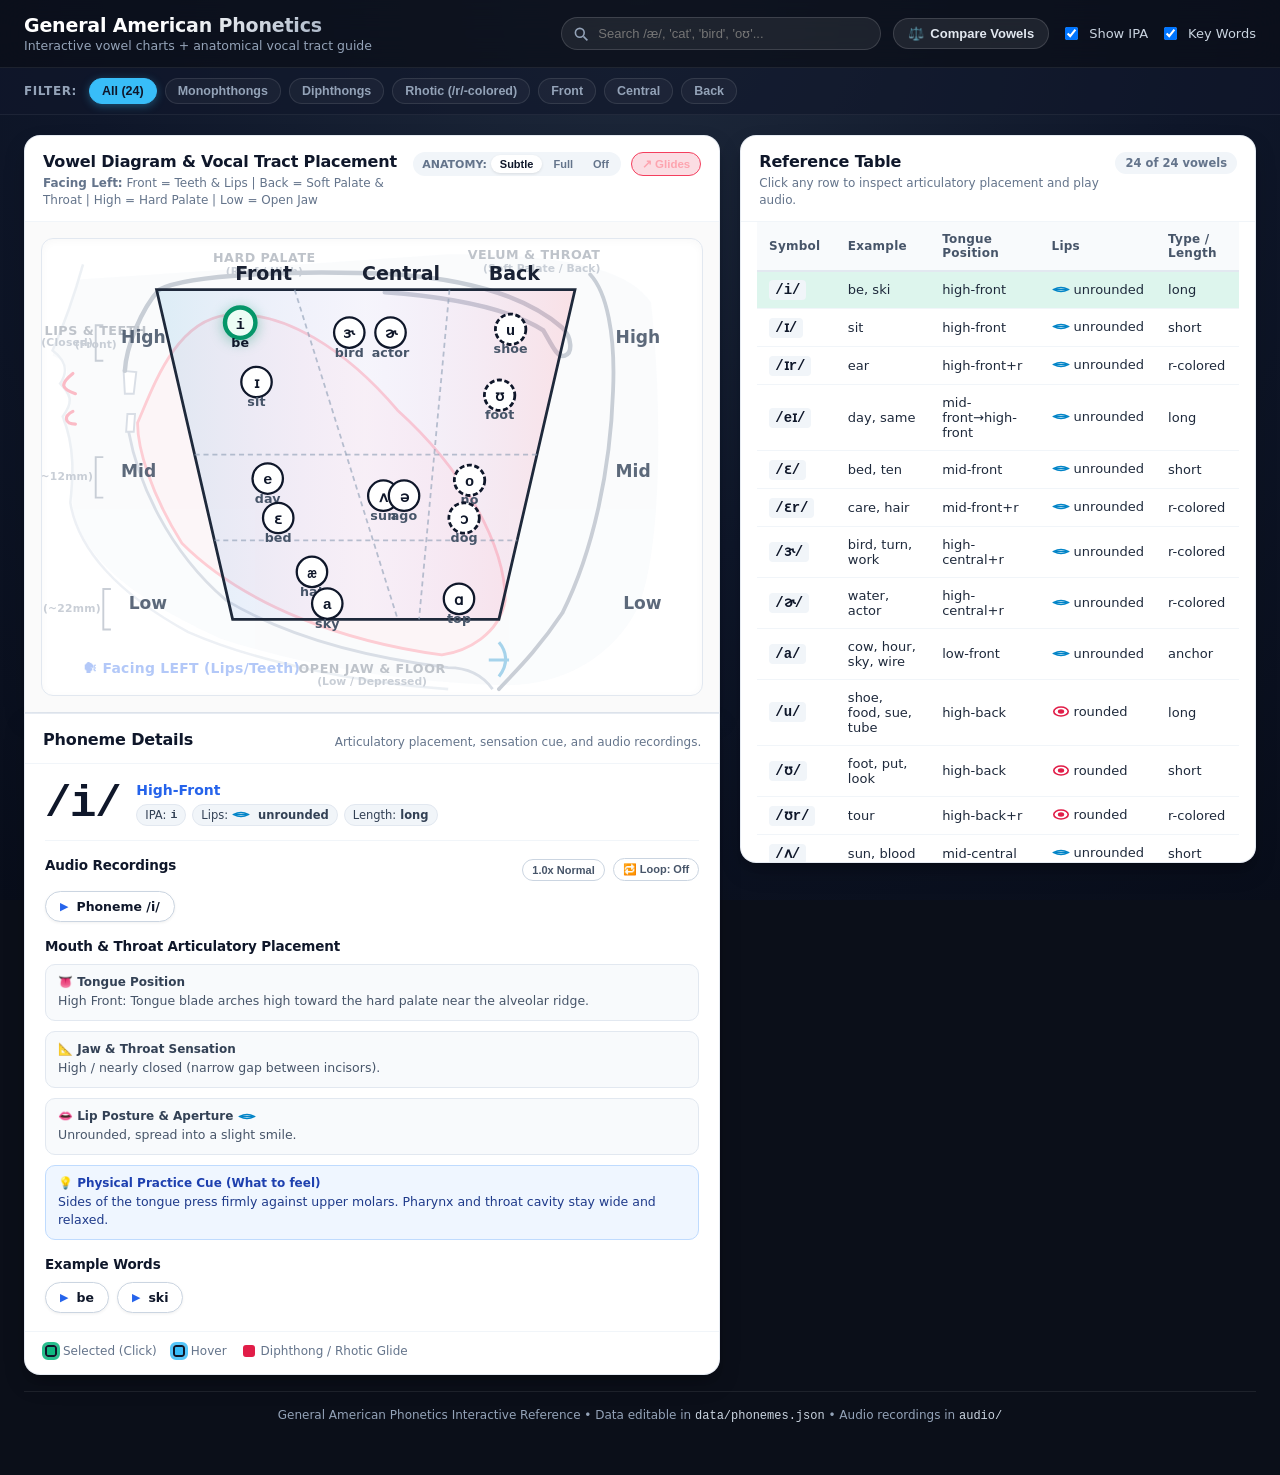
==== commit 459478df: "feat: add dynamic morphing tongue postures, anchor word badges, lip posture avatars, and jaw caliper" ====
--- a/site/index.html
+++ b/site/index.html
@@ -32,6 +32,11 @@
       <label class="control checkbox">
         <input id="toggleLabels" type="checkbox" checked />
         <span>Show IPA</span>
+      </label>
+
+      <label class="control checkbox">
+        <input id="toggleWords" type="checkbox" checked />
+        <span>Key Words</span>
       </label>
     </div>
   </header>
--- a/site/styles.css
+++ b/site/styles.css
@@ -600,10 +600,28 @@
 
 .vt-tongue {
   fill: #fecdd3;
-  fill-opacity: 0.35;
+  fill-opacity: 0.42;
   stroke: #fb7185;
-  stroke-width: 1.8;
-  stroke-dasharray: 3 3;
+  stroke-width: 2.2;
+  transition: all 0.25s cubic-bezier(0.4, 0, 0.2, 1);
+}
+
+.jaw-caliper {
+  pointer-events: none;
+}
+
+.caliper-bracket {
+  fill: none;
+  stroke: #64748b;
+  stroke-width: 1.5;
+}
+
+.caliper-label {
+  font-family: var(--sans);
+  font-size: 8.5px;
+  font-weight: 700;
+  fill: #64748b;
+  letter-spacing: 0.02em;
 }
 
 .vt-larynx {
@@ -652,6 +670,52 @@
   stroke: var(--marker);
   stroke-width: 1.8;
   transition: all 0.15s ease;
+}
+
+.vowel-node__dot--rounded {
+  stroke-dasharray: 4 2;
+  stroke-width: 2.2;
+}
+
+.vowel-node__word {
+  font-family: var(--sans);
+  font-size: 10px;
+  font-weight: 700;
+  text-anchor: middle;
+  fill: #475569;
+  letter-spacing: 0.01em;
+  pointer-events: none;
+}
+
+.vowel-node.is-hover .vowel-node__word,
+.vowel-node.is-selected .vowel-node__word {
+  fill: #0f172a;
+  font-weight: 800;
+}
+
+.lipIcon {
+  display: inline-block;
+  vertical-align: middle;
+  width: 18px;
+  height: 11px;
+  margin-right: 4px;
+}
+
+.lipIcon--spread {
+  color: #0284c7;
+}
+
+.lipIcon--round {
+  color: #e11d48;
+}
+
+.lipIcon--neutral {
+  color: #64748b;
+}
+
+.lipCell {
+  display: inline-flex;
+  align-items: center;
 }
 
 .vowel-node__ipa {
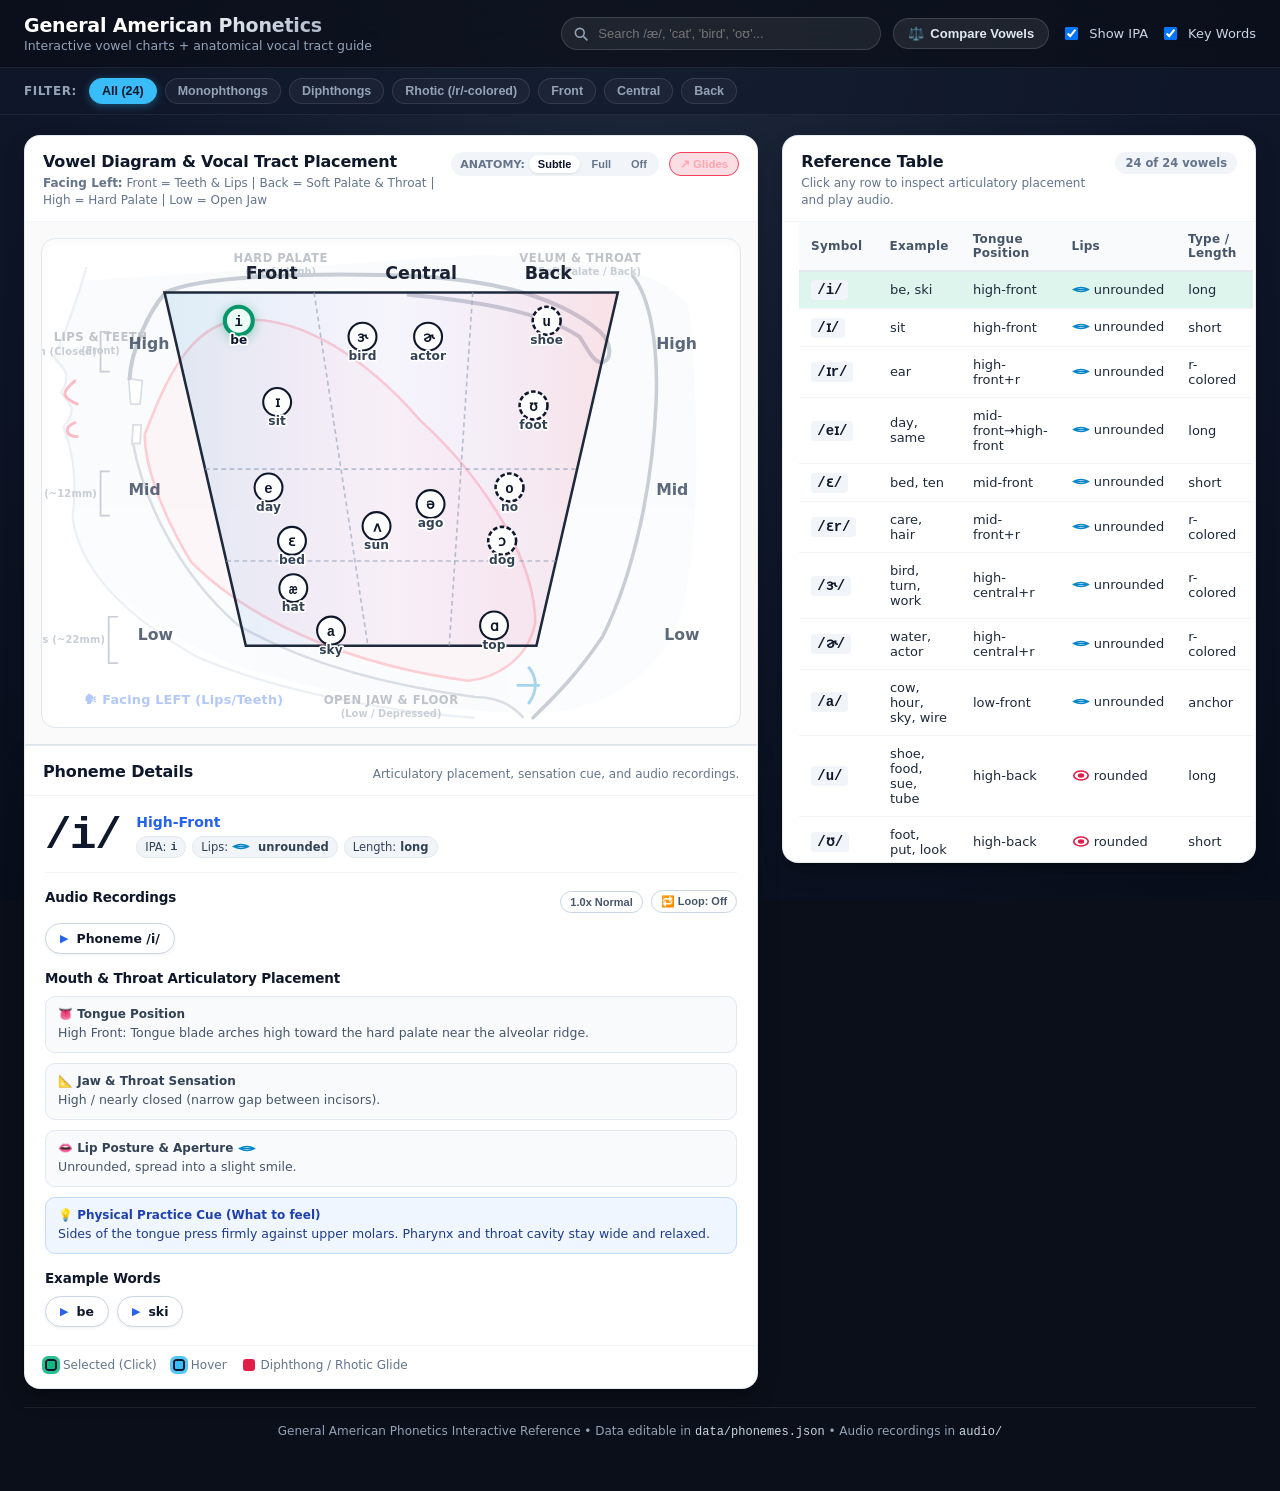
==== commit c3b5c5a3: "feat: enlarge vowel diagram, increase phoneme spacing, add text halos, and update compare play butto" ====
--- a/site/index.html
+++ b/site/index.html
@@ -69,7 +69,7 @@
           <select id="compareSelectB"></select>
         </div>
         <button id="playBothBtn" class="btn btn--accent" type="button">
-          <span>▶ Play A then B</span>
+          <span>▶ Play Sequence</span>
         </button>
       </div>
 
--- a/site/styles.css
+++ b/site/styles.css
@@ -350,16 +350,16 @@
    LAYOUT
    ========================================================================== */
 .layout {
-  width: min(1280px, 100%);
+  width: min(1380px, 100%);
   margin: 0 auto;
   padding: 20px 24px;
   display: grid;
-  grid-template-columns: 1.35fr 1fr;
+  grid-template-columns: 1.55fr 1fr;
   grid-template-areas:
     "left table"
     "footer footer";
-  column-gap: 20px;
-  row-gap: 16px;
+  column-gap: 24px;
+  row-gap: 18px;
   align-items: start;
 }
 
@@ -493,10 +493,10 @@
 .tileStage {
   position: relative;
   width: 100%;
-  aspect-ratio: 520 / 360;
+  aspect-ratio: 600 / 420;
   background: #ffffff;
   border: 1px solid #e2e8f0;
-  border-radius: 12px;
+  border-radius: 14px;
   overflow: hidden;
   box-shadow: inset 0 2px 8px rgba(0, 0, 0, 0.03);
 }
@@ -679,18 +679,23 @@
 
 .vowel-node__word {
   font-family: var(--sans);
-  font-size: 10px;
+  font-size: 10.5px;
   font-weight: 700;
   text-anchor: middle;
-  fill: #475569;
+  fill: #334155;
   letter-spacing: 0.01em;
   pointer-events: none;
+  paint-order: stroke fill;
+  stroke: #ffffff;
+  stroke-width: 2.8px;
+  stroke-linejoin: round;
 }
 
 .vowel-node.is-hover .vowel-node__word,
 .vowel-node.is-selected .vowel-node__word {
   fill: #0f172a;
   font-weight: 800;
+  stroke-width: 3.2px;
 }
 
 .lipIcon {
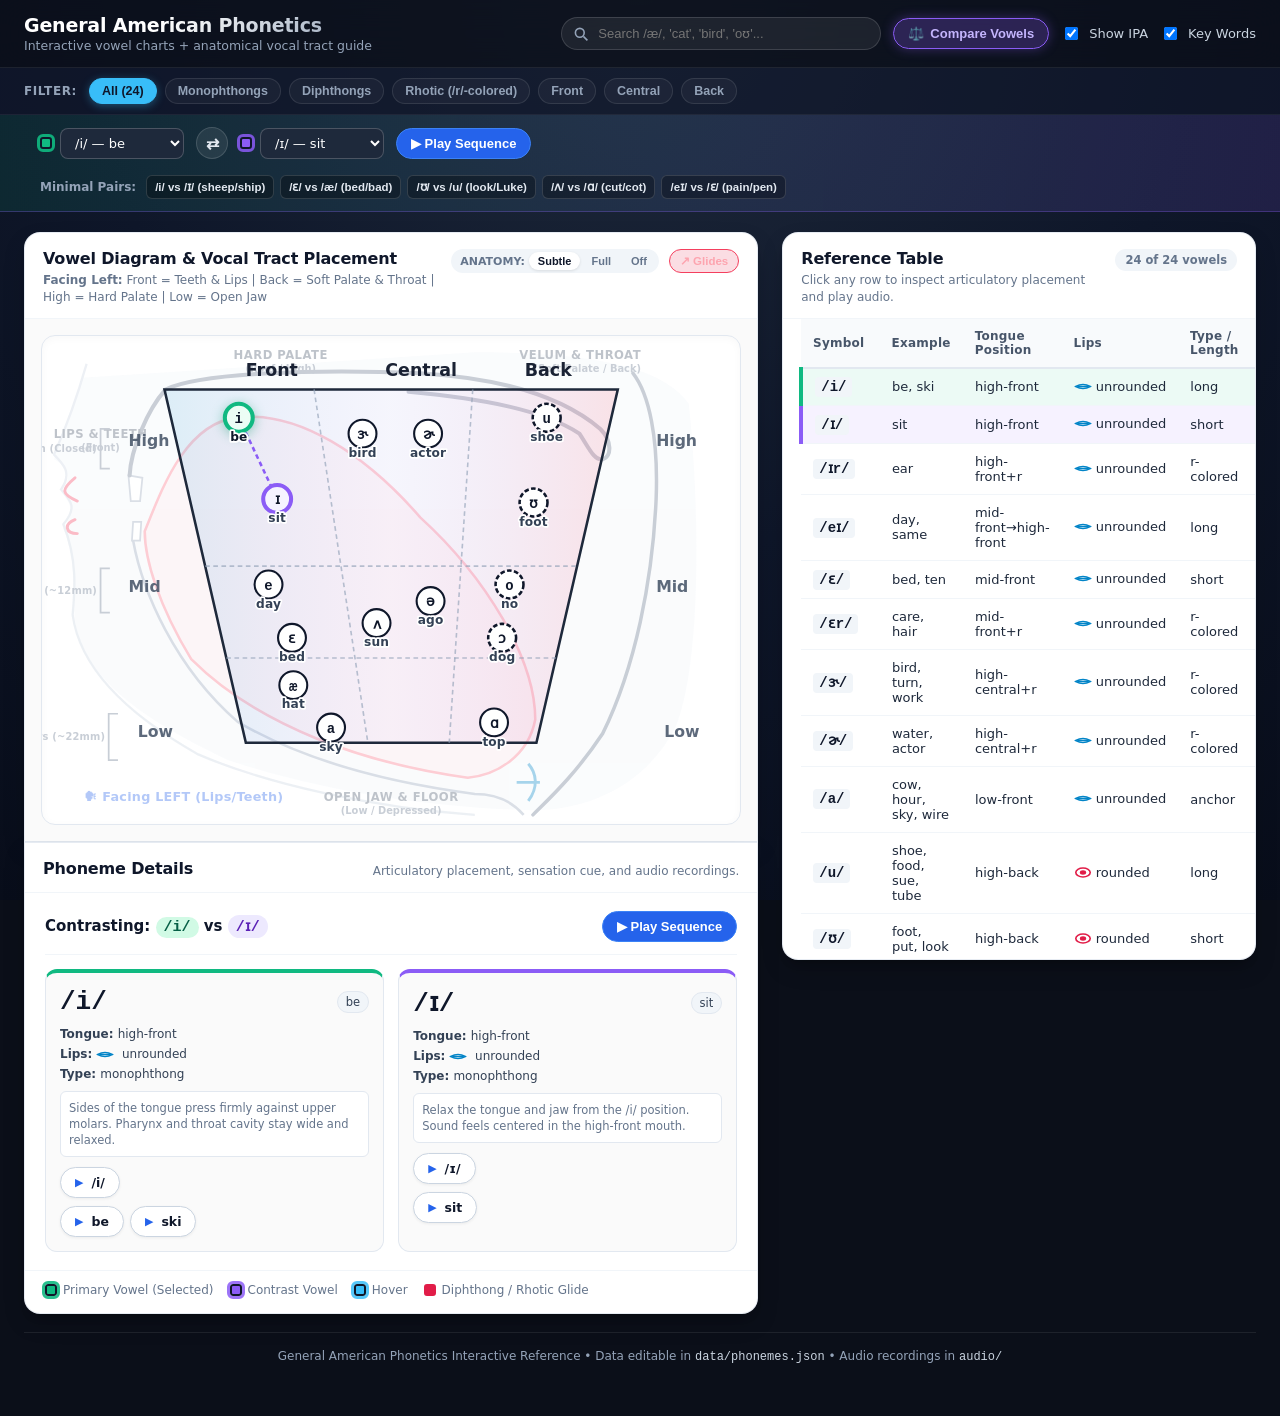
==== commit 1b3eaed9: "feat: default comparison to ON, remove Vowel A/B text and diagram indicators" ====
--- a/site/index.html
+++ b/site/index.html
@@ -24,7 +24,7 @@
         <input id="search" type="search" placeholder="Search /æ/, 'cat', 'bird', 'oʊ'..." autocomplete="off" />
       </label>
 
-      <button id="toggleCompareBtn" class="btn btn--toggle" type="button" aria-pressed="false">
+      <button id="toggleCompareBtn" class="btn btn--toggle is-active" type="button" aria-pressed="true">
         <span class="btn__icon">⚖️</span>
         <span>Compare Vowels</span>
       </button>
@@ -55,18 +55,18 @@
     </div>
   </nav>
 
-  <!-- Compare mode banner / toolbar (visible when compare mode is active) -->
-  <section id="compareSection" class="compareBar is-hidden" aria-label="Vowel comparison mode">
+  <!-- Compare mode banner / toolbar (visible by default) -->
+  <section id="compareSection" class="compareBar" aria-label="Vowel comparison mode">
     <div class="compareBar__inner">
       <div class="comparePickers">
         <div class="comparePicker comparePicker--a">
-          <label for="compareSelectA">Vowel A (Primary):</label>
-          <select id="compareSelectA"></select>
+          <span class="swatch swatch--sel" title="Primary vowel"></span>
+          <select id="compareSelectA" aria-label="Primary vowel"></select>
         </div>
         <button id="compareSwapBtn" class="btn btn--icon" type="button" title="Swap vowels" aria-label="Swap vowels">⇄</button>
         <div class="comparePicker comparePicker--b">
-          <label for="compareSelectB">Vowel B (Contrast):</label>
-          <select id="compareSelectB"></select>
+          <span class="swatch swatch--compB" title="Contrast vowel"></span>
+          <select id="compareSelectB" aria-label="Contrast vowel"></select>
         </div>
         <button id="playBothBtn" class="btn btn--accent" type="button">
           <span>▶ Play Sequence</span>
@@ -127,10 +127,10 @@
         </div>
 
         <div class="legend">
-          <div class="legend__row"><span class="swatch swatch--sel"></span> Selected (Click)</div>
+          <div class="legend__row"><span class="swatch swatch--sel"></span> Primary Vowel (Selected)</div>
+          <div class="legend__row compareOnly"><span class="swatch swatch--compB"></span> Contrast Vowel</div>
           <div class="legend__row"><span class="swatch swatch--hover"></span> Hover</div>
           <div class="legend__row"><span class="swatch swatch--glide"></span> Diphthong / Rhotic Glide</div>
-          <div class="legend__row compareOnly is-hidden"><span class="swatch swatch--compB"></span> Vowel B (Contrast)</div>
         </div>
       </aside>
     </div>
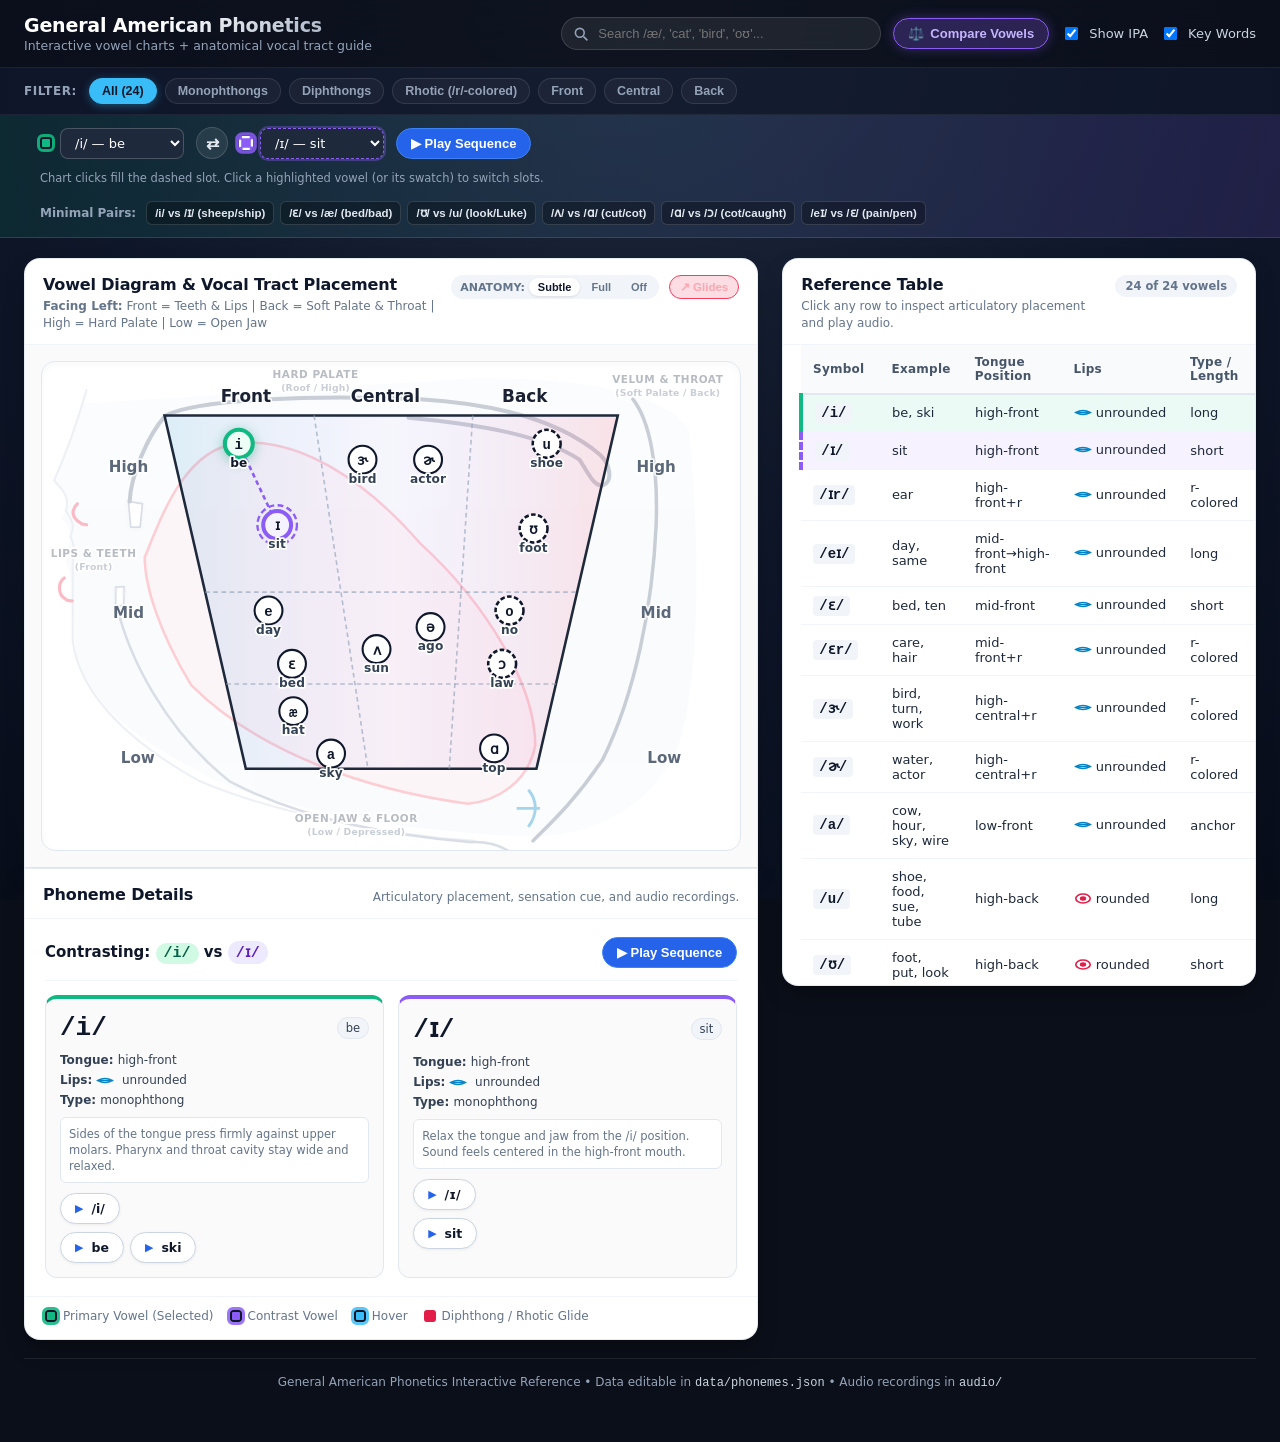
==== commit d25812ae: "Add audio generation and testing for phonemes - Introduced a new audio file for the word "saw" in si" ====
--- a/site/index.html
+++ b/site/index.html
@@ -60,17 +60,18 @@
     <div class="compareBar__inner">
       <div class="comparePickers">
         <div class="comparePicker comparePicker--a">
-          <span class="swatch swatch--sel" title="Primary vowel"></span>
+          <button id="armCompareA" class="swatch swatch--sel swatch--btn" type="button" title="Chart clicks replace the primary vowel" aria-label="Make chart clicks replace the primary vowel" aria-pressed="false"></button>
           <select id="compareSelectA" aria-label="Primary vowel"></select>
         </div>
         <button id="compareSwapBtn" class="btn btn--icon" type="button" title="Swap vowels" aria-label="Swap vowels">⇄</button>
         <div class="comparePicker comparePicker--b">
-          <span class="swatch swatch--compB" title="Contrast vowel"></span>
+          <button id="armCompareB" class="swatch swatch--compB swatch--btn" type="button" title="Chart clicks replace the contrast vowel" aria-label="Make chart clicks replace the contrast vowel" aria-pressed="true"></button>
           <select id="compareSelectB" aria-label="Contrast vowel"></select>
         </div>
         <button id="playBothBtn" class="btn btn--accent" type="button">
           <span>▶ Play Sequence</span>
         </button>
+        <div class="compareHint">Chart clicks fill the dashed slot. Click a highlighted vowel (or its swatch) to switch slots.</div>
       </div>
 
       <div class="comparePresets">
@@ -79,6 +80,7 @@
         <button class="btnPreset" type="button" data-pair="ɛ,æ">/ɛ/ vs /æ/ (bed/bad)</button>
         <button class="btnPreset" type="button" data-pair="ʊ,u">/ʊ/ vs /u/ (look/Luke)</button>
         <button class="btnPreset" type="button" data-pair="ʌ,ɑ2">/ʌ/ vs /ɑ/ (cut/cot)</button>
+        <button class="btnPreset" type="button" data-pair="ɑ2,ɔ">/ɑ/ vs /ɔ/ (cot/caught)</button>
         <button class="btnPreset" type="button" data-pair="eɪ,ɛ">/eɪ/ vs /ɛ/ (pain/pen)</button>
       </div>
     </div>
--- a/site/styles.css
+++ b/site/styles.css
@@ -315,6 +315,27 @@
   border-color: #38bdf8;
 }
 
+/* Armed slot: the one chart/table clicks will replace */
+.comparePicker.is-armed select {
+  border-style: dashed;
+}
+
+.comparePicker--a.is-armed select {
+  border-color: var(--comp-a);
+  box-shadow: 0 0 0 2px rgba(16, 185, 129, 0.35);
+}
+
+.comparePicker--b.is-armed select {
+  border-color: var(--comp-b);
+  box-shadow: 0 0 0 2px rgba(139, 92, 246, 0.35);
+}
+
+.compareHint {
+  flex-basis: 100%;
+  font-size: 11.5px;
+  color: #94a3b8;
+}
+
 .comparePresets {
   display: flex;
   align-items: center;
@@ -526,17 +547,22 @@
   pointer-events: none;
   font-family: var(--sans);
   fill: #0f172a;
+  text-anchor: middle;
+  paint-order: stroke fill;
+  stroke: rgba(255, 255, 255, 0.9);
+  stroke-width: 3px;
+  stroke-linejoin: round;
 }
 
 .quad__label--zone {
   font-weight: 800;
-  font-size: 15px;
+  font-size: 14.5px;
   opacity: 0.95;
 }
 
 .quad__label--axis {
   font-weight: 700;
-  font-size: 13.5px;
+  font-size: 13px;
   opacity: 0.88;
   fill: #475569;
 }
@@ -565,17 +591,32 @@
   stroke-width: 2;
 }
 
-.vt-lips {
+.vt-profile {
+  fill: none;
+  stroke: #cbd5e1;
+  stroke-width: 1.8;
+  stroke-linecap: round;
+  transition: all 0.28s cubic-bezier(0.4, 0, 0.2, 1);
+}
+
+.vt-lips, .vt-lip {
   fill: none;
   stroke: #f43f5e;
-  stroke-width: 2.5;
+  stroke-width: 2.8;
   stroke-linecap: round;
+  transition: all 0.28s cubic-bezier(0.4, 0, 0.2, 1);
+}
+
+.vt-mandible-group {
+  transition: transform 0.28s cubic-bezier(0.4, 0, 0.2, 1);
+  transform-origin: 380px 240px;
 }
 
 .vt-teeth {
   fill: #ffffff;
   stroke: #94a3b8;
   stroke-width: 1.5;
+  filter: drop-shadow(0 1px 2px rgba(0, 0, 0, 0.08));
 }
 
 .vt-palate {
@@ -603,25 +644,7 @@
   fill-opacity: 0.42;
   stroke: #fb7185;
   stroke-width: 2.2;
-  transition: all 0.25s cubic-bezier(0.4, 0, 0.2, 1);
-}
-
-.jaw-caliper {
-  pointer-events: none;
-}
-
-.caliper-bracket {
-  fill: none;
-  stroke: #64748b;
-  stroke-width: 1.5;
-}
-
-.caliper-label {
-  font-family: var(--sans);
-  font-size: 8.5px;
-  font-weight: 700;
-  fill: #64748b;
-  letter-spacing: 0.02em;
+  transition: all 0.28s cubic-bezier(0.4, 0, 0.2, 1);
 }
 
 .vt-larynx {
@@ -630,27 +653,32 @@
   stroke-width: 2.5;
 }
 
-.vt-compass__text {
-  font-family: var(--sans);
-  font-size: 11px;
-  font-weight: 800;
-  fill: #2563eb;
-  letter-spacing: 0.02em;
+.vt-callout {
+  pointer-events: none;
 }
 
 .vt-callout__title {
   font-family: var(--sans);
-  font-size: 10px;
+  font-size: 9px;
   font-weight: 800;
-  fill: #475569;
-  letter-spacing: 0.04em;
+  fill: #334155;
+  letter-spacing: 0.05em;
+  paint-order: stroke fill;
+  stroke: rgba(255, 255, 255, 0.95);
+  stroke-width: 3.5px;
+  stroke-linejoin: round;
 }
 
 .vt-callout__sub {
   font-family: var(--sans);
-  font-size: 8.5px;
+  font-size: 8px;
   font-weight: 600;
   fill: #64748b;
+  letter-spacing: 0.02em;
+  paint-order: stroke fill;
+  stroke: rgba(255, 255, 255, 0.95);
+  stroke-width: 3px;
+  stroke-linejoin: round;
 }
 
 /* Vowel Diagram Nodes */
@@ -759,6 +787,29 @@
   fill: #f5f3ff;
 }
 
+/* Armed compare slot: rotating dashed ring outside the dot, in the slot's color.
+   (The dot's own dashed outline means "rounded lips", so the ring stays separate.) */
+.vowel-node__ring {
+  display: none;
+  fill: none;
+  stroke-width: 2;
+  stroke-dasharray: 5 3;
+  pointer-events: none;
+  animation: glideDash 2.4s linear infinite;
+}
+
+.vowel-node.is-compare-armed .vowel-node__ring {
+  display: block;
+}
+
+.vowel-node.is-compare-a .vowel-node__ring {
+  stroke: var(--comp-a);
+}
+
+.vowel-node.is-compare-b .vowel-node__ring {
+  stroke: var(--comp-b);
+}
+
 .comp-badge--a {
   fill: var(--comp-a);
 }
@@ -891,6 +942,10 @@
   background: rgba(139, 92, 246, 0.08);
 }
 
+.refTable tbody tr.is-compare-armed {
+  border-left-style: dashed;
+}
+
 .refTable tbody tr.is-dimmed {
   opacity: 0.28;
 }
@@ -1290,6 +1345,26 @@
 .swatch--compB {
   outline: 3px solid rgba(139, 92, 246, 0.85);
   background: #8b5cf6;
+}
+
+.swatch--btn {
+  padding: 0;
+  cursor: pointer;
+  transition: transform 0.15s ease;
+}
+
+.swatch--btn:hover,
+.swatch--btn[aria-pressed="true"] {
+  transform: scale(1.2);
+}
+
+.swatch--btn[aria-pressed="true"] {
+  border-style: dashed;
+  border-color: #fff;
+}
+
+.swatch--btn:focus-visible {
+  outline-color: #38bdf8;
 }
 
 .footer {
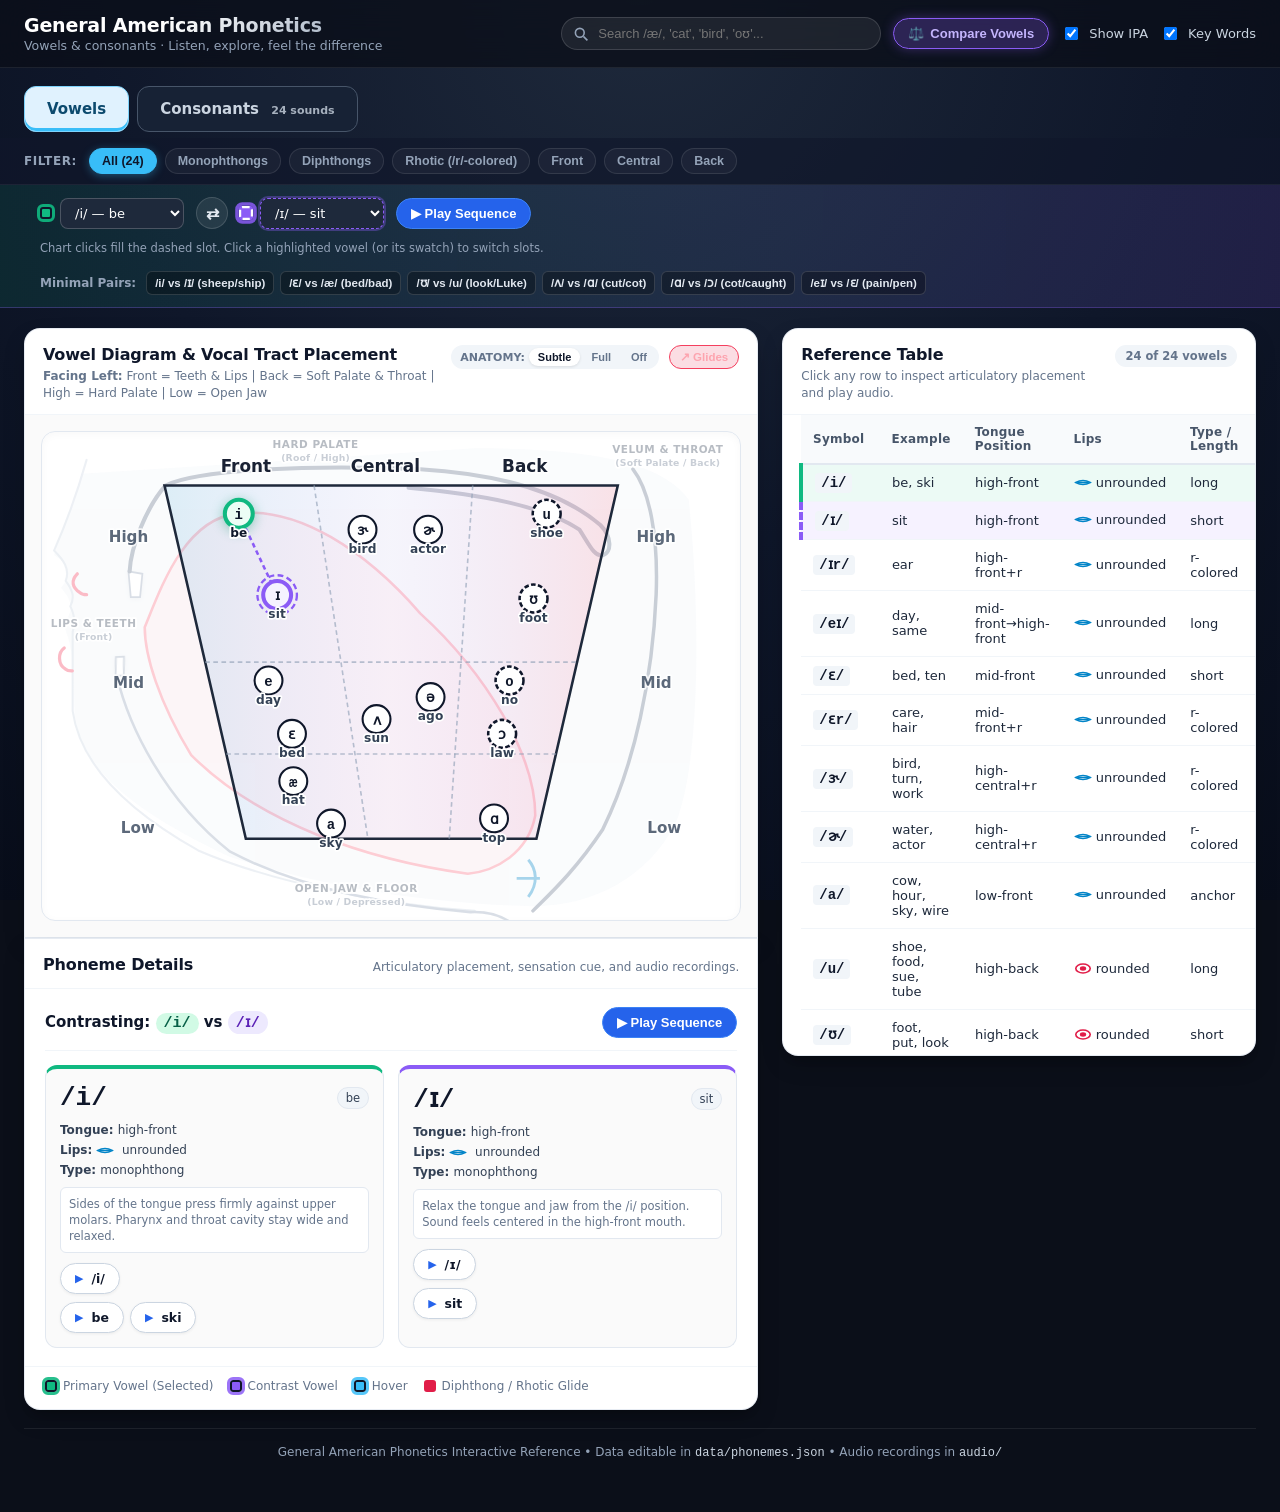
==== commit 19d8a60a: "Add consonant phoneme data and related tests - Introduced a new JSON file containing 24 core General" ====
--- a/site/index.html
+++ b/site/index.html
@@ -6,15 +6,16 @@
   <title>General American Phonetics — Interactive Charts & Vocal Tract Guide</title>
   <meta name="description" content="Interactive General American Phonetics charts with anatomical vocal tract cross-section, vowel quadrilateral, articulatory sensation guide, diphthong glide vectors, and audio playback." />
   <link rel="stylesheet" href="./styles.css" />
+  <link rel="stylesheet" href="./consonants.css" />
 </head>
 <body>
   <header class="topbar">
     <div class="brand">
       <div class="brand__title">General American Phonetics</div>
-      <div class="brand__subtitle">Interactive vowel charts + anatomical vocal tract guide</div>
+      <div class="brand__subtitle">Vowels & consonants · Listen, explore, feel the difference</div>
     </div>
 
-    <div class="controls" aria-label="Controls">
+    <div id="vowelControls" class="controls" aria-label="Vowel controls">
       <label class="control searchBox">
         <span class="srOnly">Search phonemes</span>
         <svg class="searchIcon" viewBox="0 0 20 20" fill="none" stroke="currentColor" stroke-width="2" aria-hidden="true">
@@ -41,6 +42,12 @@
     </div>
   </header>
 
+  <div class="mode-tabs" role="tablist" aria-label="Explore sound families">
+    <button id="vowelsTab" type="button" role="tab" aria-controls="vowelsPanel" aria-selected="true" tabindex="0">Vowels</button>
+    <button id="consonantsTab" type="button" role="tab" aria-controls="consonantsPanel" aria-selected="false" tabindex="-1">Consonants <span>24 sounds</span></button>
+  </div>
+
+  <div id="vowelsPanel" role="tabpanel" aria-labelledby="vowelsTab">
   <!-- Filter chips bar -->
   <nav class="filterBar" aria-label="Category filters">
     <div class="filterBar__label">Filter:</div>
@@ -166,6 +173,12 @@
       <div>General American Phonetics Interactive Reference • Data editable in <code>data/phonemes.json</code> • Audio recordings in <code>audio/</code></div>
     </footer>
   </main>
+  </div>
+
+  <main id="consonantsPanel" role="tabpanel" aria-labelledby="consonantsTab" hidden>
+    <div id="consonantsRoot"></div>
+    <footer class="c-footer">Listen to whole words, then practise the highlighted sound. <a href="./data/consonant-audio-sources.json">New human recording credits & licenses</a></footer>
+  </main>
 
   <div class="tooltip" id="tooltip" role="tooltip" aria-hidden="true"></div>
 
--- a/site/consonants.css
+++ b/site/consonants.css
@@ -0,0 +1,91 @@
+/* Mode boundaries must win over legacy flex/grid display rules. */
+[hidden] { display: none !important; }
+.mode-tabs { display: flex; gap: 8px; padding: 18px 24px 6px; max-width: 1600px; margin: auto; }
+.mode-tabs button { min-height: 46px; padding: 10px 22px; border: 1px solid #475569; border-radius: 12px; background: #172235; color: #cbd5e1; font: 650 15px var(--sans); cursor: pointer; }
+.mode-tabs button[aria-selected="true"] { background: #e0f2fe; color: #0c4a6e; border-color: #7dd3fc; box-shadow: inset 0 -3px #38bdf8; }
+.mode-tabs button span { font-size: 11px; margin-left: 7px; opacity: .8; }
+.mode-tabs button:focus-visible, #consonantsPanel :focus-visible { outline: 3px solid #38bdf8; outline-offset: 4px; }
+#consonantsPanel { max-width: 1600px; margin: auto; padding: 24px; line-height: 1.6; color: #e2e8f0; }
+#consonantsPanel h1, #consonantsPanel h2, #consonantsPanel h3, #consonantsPanel p { margin: 0; }
+#consonantsPanel h1 { font-size: clamp(28px, 3.6vw, 44px); line-height: 1.15; letter-spacing: -.035em; color: #f8fafc; margin: 8px 0 16px; }
+#consonantsPanel h2 { font-size: 21px; line-height: 1.3; color: #f8fafc; }
+#consonantsPanel h3 { font-size: 16px; color: #f1f5f9; }
+#consonantsPanel .c-muted { color: #a9b9cc; font-size: 13px; }
+.c-intro { display: grid; grid-template-columns: 1.5fr 1fr; gap: 40px; align-items: center; padding: 10px 0 30px; }
+.c-intro > div:first-child > p:last-child { max-width: 660px; color: #b8c7da; font-size: 16px; }
+.c-eyebrow { text-transform: uppercase; letter-spacing: .12em; font-size: 11px; font-weight: 750; color: #7dd3fc; }
+.c-voice-tip { border: 1px solid #334155; border-left: 3px solid #38bdf8; border-radius: 12px; padding: 18px 22px; background: #142237; font-size: 13px; color: #b8c7da; }
+.c-voice-tip strong { display: block; color: #e0f2fe; margin-bottom: 6px; font-size: 14px; }
+.c-filters { border: 1px solid #334155; border-radius: 16px; padding: 20px; background: #121e30; margin-bottom: 28px; }
+.c-field { display: flex; flex-direction: column; gap: 7px; min-width: 0; color: #b8c7da; font-size: 12px; font-weight: 650; }
+.c-field input, .c-field select { width: 100%; min-width: 0; min-height: 44px; border: 1px solid #4b607a; border-radius: 9px; background: #0c1626; color: #e2e8f0; padding: 10px 12px; font: 14px var(--sans); color-scheme: dark; }
+.c-field input::placeholder { color: #9baec5; }
+.c-field select { cursor: pointer; }
+.c-filter-row { display: grid; grid-template-columns: 1fr 1fr .65fr; gap: 16px; margin-top: 16px; }
+.c-results-line { display: flex; justify-content: space-between; gap: 12px; align-items: center; margin-top: 16px; color: #b8c7da; font-size: 13px; }
+.c-button { min-height: 44px; padding: 10px 14px; border: 1px solid #4b607a; border-radius: 9px; background: #22334c; color: #e2e8f0; font: 600 13px var(--sans); cursor: pointer; line-height: 1.4; }
+.c-button:hover:not(:disabled) { background: #304561; border-color: #7dd3fc; }
+.c-button:disabled { opacity: .45; cursor: not-allowed; }
+.c-button--quiet { background: transparent; font-size: 12px; }
+.c-workspace { display: grid; grid-template-columns: minmax(0, 1.1fr) minmax(0, 1fr); gap: 28px; align-items: start; }
+.c-browser, .c-detail { min-width: 0; }
+.c-group { margin-bottom: 28px; }
+.c-group-heading { display: flex; align-items: baseline; gap: 12px; flex-wrap: wrap; }
+#consonantsPanel .c-group-heading h3 { font-size: 20px; }
+.c-group-heading > span { color: #7dd3fc; font-size: 12px; }
+#consonantsPanel .c-group > p { margin: 3px 0 14px; }
+.c-tiles { display: grid; grid-template-columns: repeat(3, minmax(0, 1fr)); gap: 10px; }
+.c-tile { display: flex; flex-direction: column; align-items: flex-start; gap: 9px; min-width: 0; padding: 16px 13px; text-align: left; border: 1px solid #35455d; border-radius: 13px; background: linear-gradient(145deg, #1c2b41, #142033); color: #e2e8f0; cursor: pointer; font: inherit; transition: border-color .15s, background .15s; }
+.c-tile:hover { border-color: #7dd3fc; background: #22344e; }
+.c-tile[aria-pressed="true"] { border-color: #7dd3fc; background: #12384e; box-shadow: inset 0 0 0 1px #7dd3fc; }
+.c-tile-top { display: flex; width: 100%; align-items: baseline; justify-content: space-between; gap: 8px; flex-wrap: wrap; }
+.c-ipa { font-size: 29px; line-height: 1.2; color: #f0f9ff; }
+.c-word { font-size: 15px; font-weight: 600; }
+.c-word mark { background: transparent; color: #7dd3fc; border-bottom: 2px solid #38bdf8; padding: 0 0 2px; }
+.c-voice { display: inline-flex; width: fit-content; border: 1px solid #64748b; border-radius: 30px; padding: 2px 8px; color: #d6dfeb; background: #253247; font-size: 10px; font-weight: 650; letter-spacing: .02em; }
+.c-voice--voiced { border-color: #337564; color: #a7f3d0; background: #103d34; }
+.c-tile-place { font-size: 11px; line-height: 1.4; color: #b6c4d7; }
+.c-detail { padding: 22px; background: #172337; border: 1px solid #3c4e67; border-radius: 16px; box-shadow: 0 12px 40px #0003; }
+.c-detail-heading { display: flex; align-items: center; justify-content: space-between; flex-wrap: wrap; gap: 12px; margin-bottom: 10px; }
+#consonantDetailTitle { scroll-margin-top: 110px; }
+.c-listening-tools { display: flex; gap: 12px; align-items: end; margin-top: 18px; flex-wrap: wrap; }
+.c-listening-tools .c-field { flex: 1; }
+#consonantsPanel .c-audio-status { min-height: 24px; font-size: 12px; color: #bae6fd; margin: 8px 0 14px; }
+.c-compare-tools { display: flex; flex-wrap: wrap; gap: 12px; align-items: end; padding: 16px 0; border-top: 1px solid #35455d; }
+.c-compare-tools .c-field { flex: 1 1 220px; }
+.c-contrast-note { flex-basis: 100%; font-size: 12px; color: #c4b5fd; }
+.c-guides { display: grid; grid-template-columns: repeat(auto-fit, minmax(min(100%, 230px), 1fr)); gap: 14px; }
+.c-sound-guide { min-width: 0; padding: 18px; border: 1px solid #35546b; border-radius: 12px; background: #101d2e; font-size: 13px; color: #c3d0e0; }
+.c-sound-guide--contrast { border-color: #65528c; }
+.c-guide-head { display: flex; align-items: center; gap: 16px; margin-bottom: 14px; }
+.c-guide-ipa { font-size: 44px; line-height: 1.2; color: #e0f2fe; }
+.c-guide-head .c-word { font-size: 20px; }
+.c-badges { display: flex; flex-wrap: wrap; align-items: center; gap: 7px; font-size: 11px; margin-bottom: 16px; }
+.c-hear { background: #075985; border-color: #0ea5e9; color: #f0f9ff; width: 100%; margin-bottom: 6px; }
+.c-hear.is-playing { background: #065f46; border-color: #6ee7b7; }
+#consonantsPanel .c-sound-guide h3 { font-size: 13px; margin: 16px 0 6px; }
+.c-sound-guide ol { padding-left: 19px; margin: 0; }
+.c-sound-guide li { padding-left: 3px; margin-bottom: 7px; }
+.c-cue, .c-mistake { border-left: 2px solid #38bdf8; padding-left: 12px; margin-bottom: 16px; }
+.c-mistake { border-color: #fbbf24; }
+.c-empty, .c-loading { padding: 30px; border: 1px dashed #64748b; border-radius: 14px; }
+#consonantsPanel .c-empty p { margin: 12px 0; }
+#consonantsPanel .c-footnote, .c-footer { margin-top: 26px; color: #9bacc2; font-size: 12px; }
+.c-footer { padding: 20px 0; border-top: 1px solid #334155; }
+.c-footer a { color: #7dd3fc; margin-left: 8px; text-underline-offset: 3px; }
+@media (min-width: 1450px) { .c-workspace { grid-template-columns: minmax(0, 1fr) minmax(0, 1.15fr); } }
+@media (max-width: 1050px) { .c-workspace { grid-template-columns: 1fr; } .c-tiles { grid-template-columns: repeat(4, minmax(0, 1fr)); } .c-intro { gap: 24px; } }
+@media (max-width: 650px) {
+  .mode-tabs { padding: 14px 14px 0; }
+  .mode-tabs button { padding: 10px 16px; }
+  #consonantsPanel { padding: 20px 14px; }
+  .c-intro, .c-filter-row { grid-template-columns: 1fr; gap: 18px; }
+  .c-intro { padding-bottom: 22px; }
+  .c-filters, .c-detail { padding: 16px; }
+  .c-tiles { grid-template-columns: repeat(2, minmax(0, 1fr)); }
+  .c-results-line { flex-wrap: wrap; }
+  .c-guides { grid-template-columns: 1fr; }
+  .c-footer a { display: block; margin: 8px 0 0; }
+}
+@media (prefers-reduced-motion: reduce) { .c-tile { transition: none; } }
+@media (forced-colors: active) { .c-tile[aria-pressed="true"], .mode-tabs button[aria-selected="true"] { outline: 3px solid Highlight; } }
